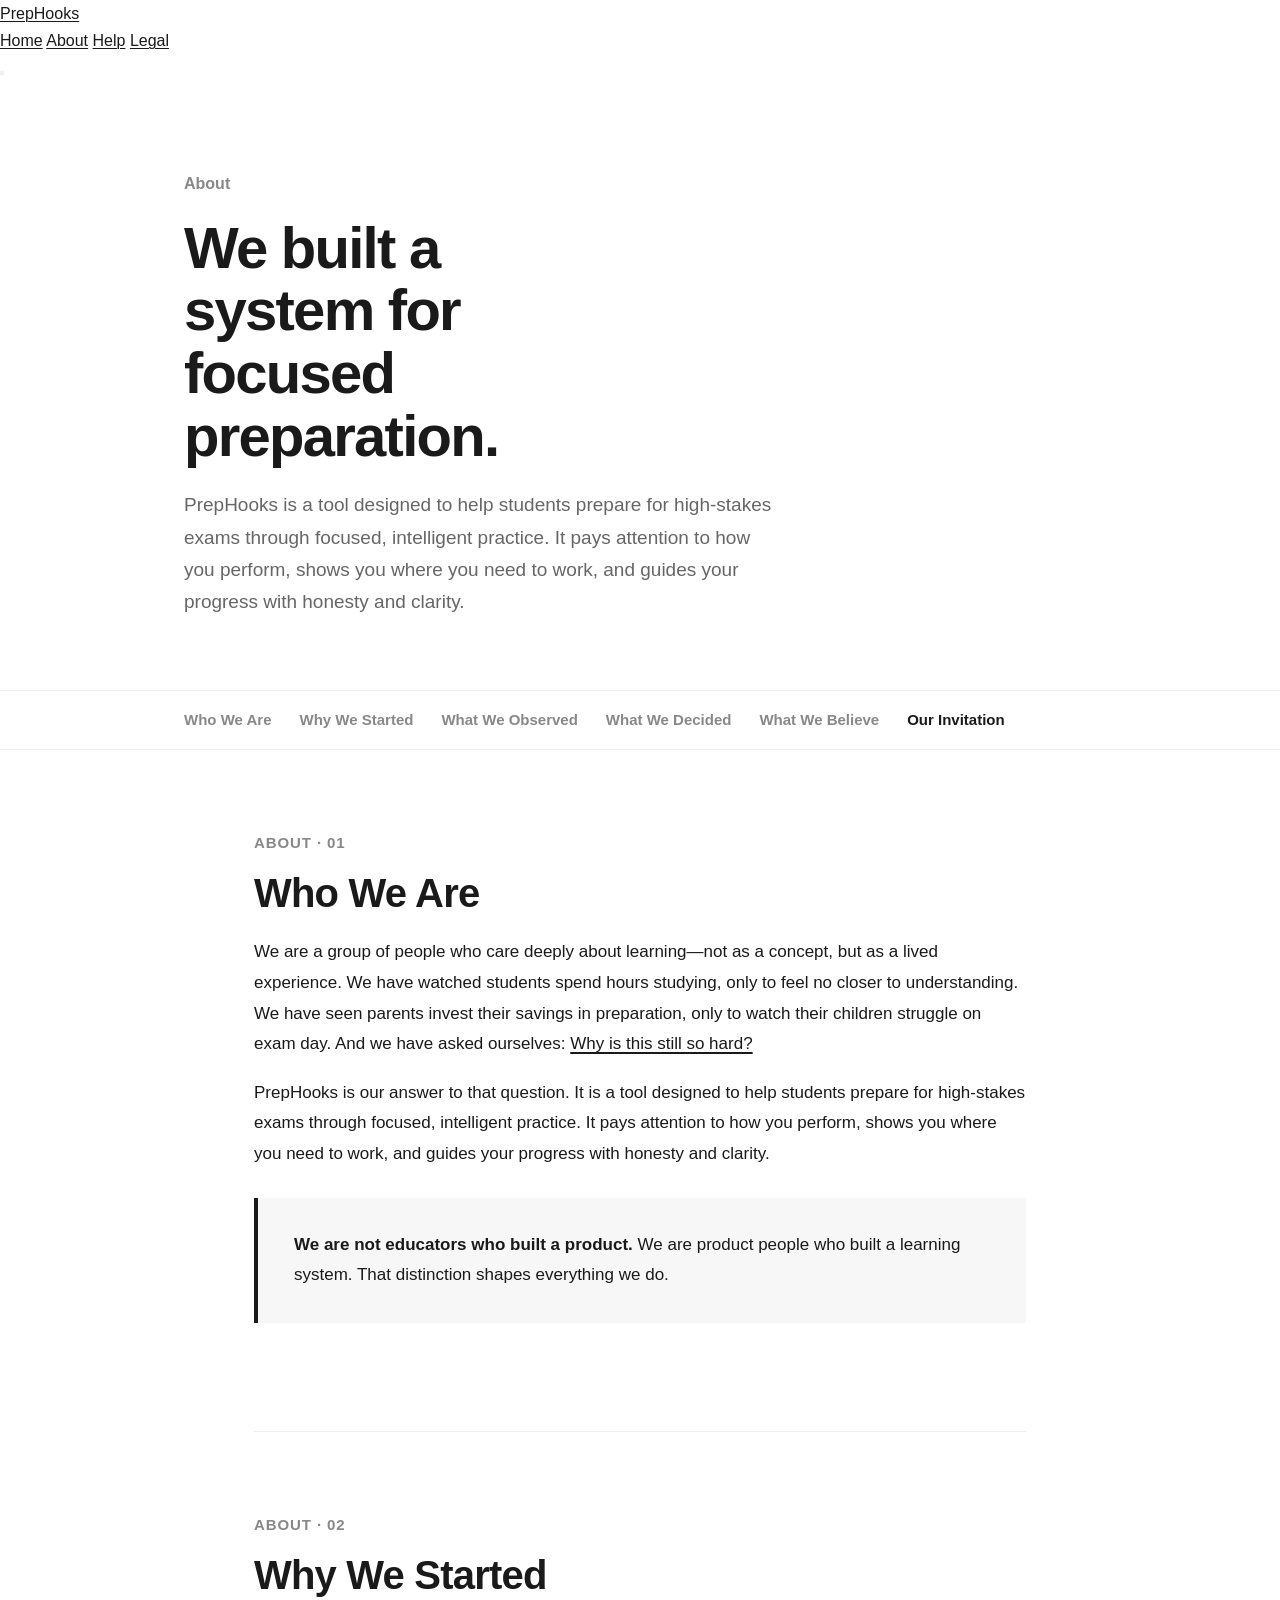
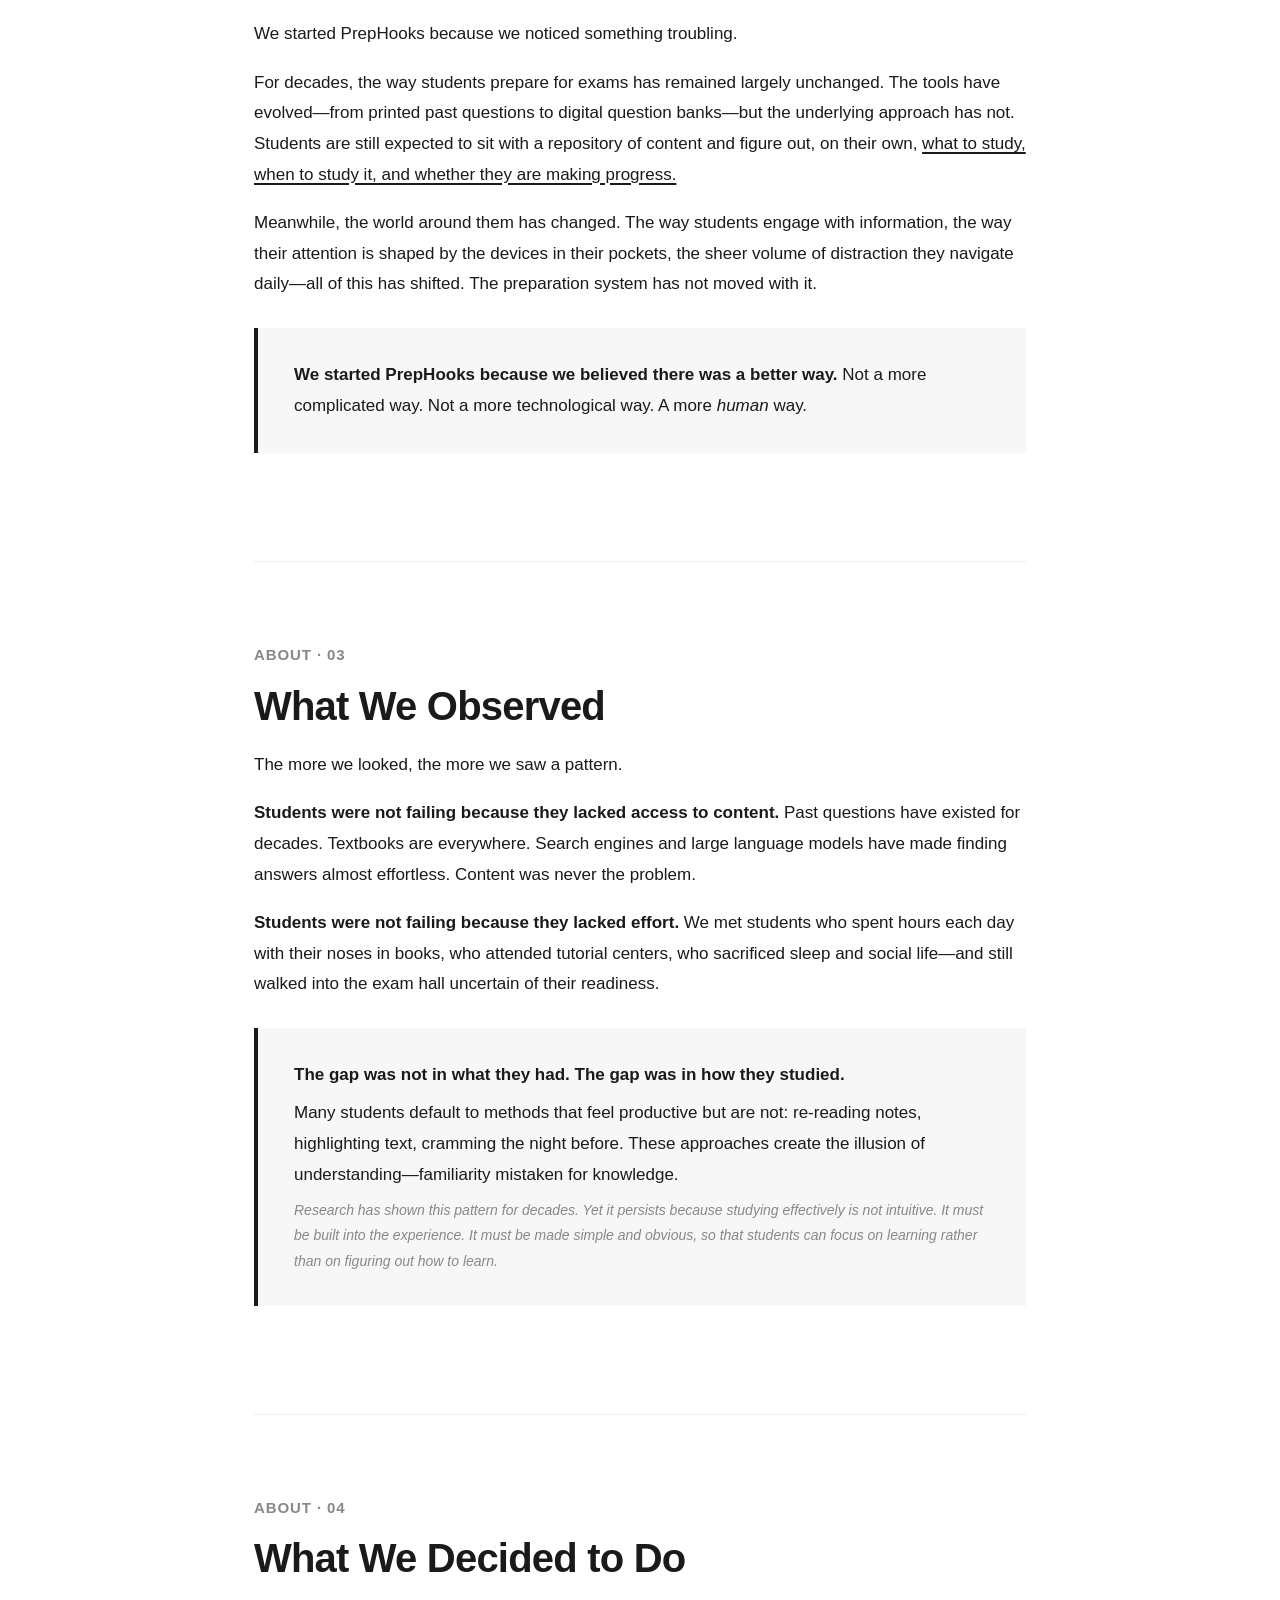
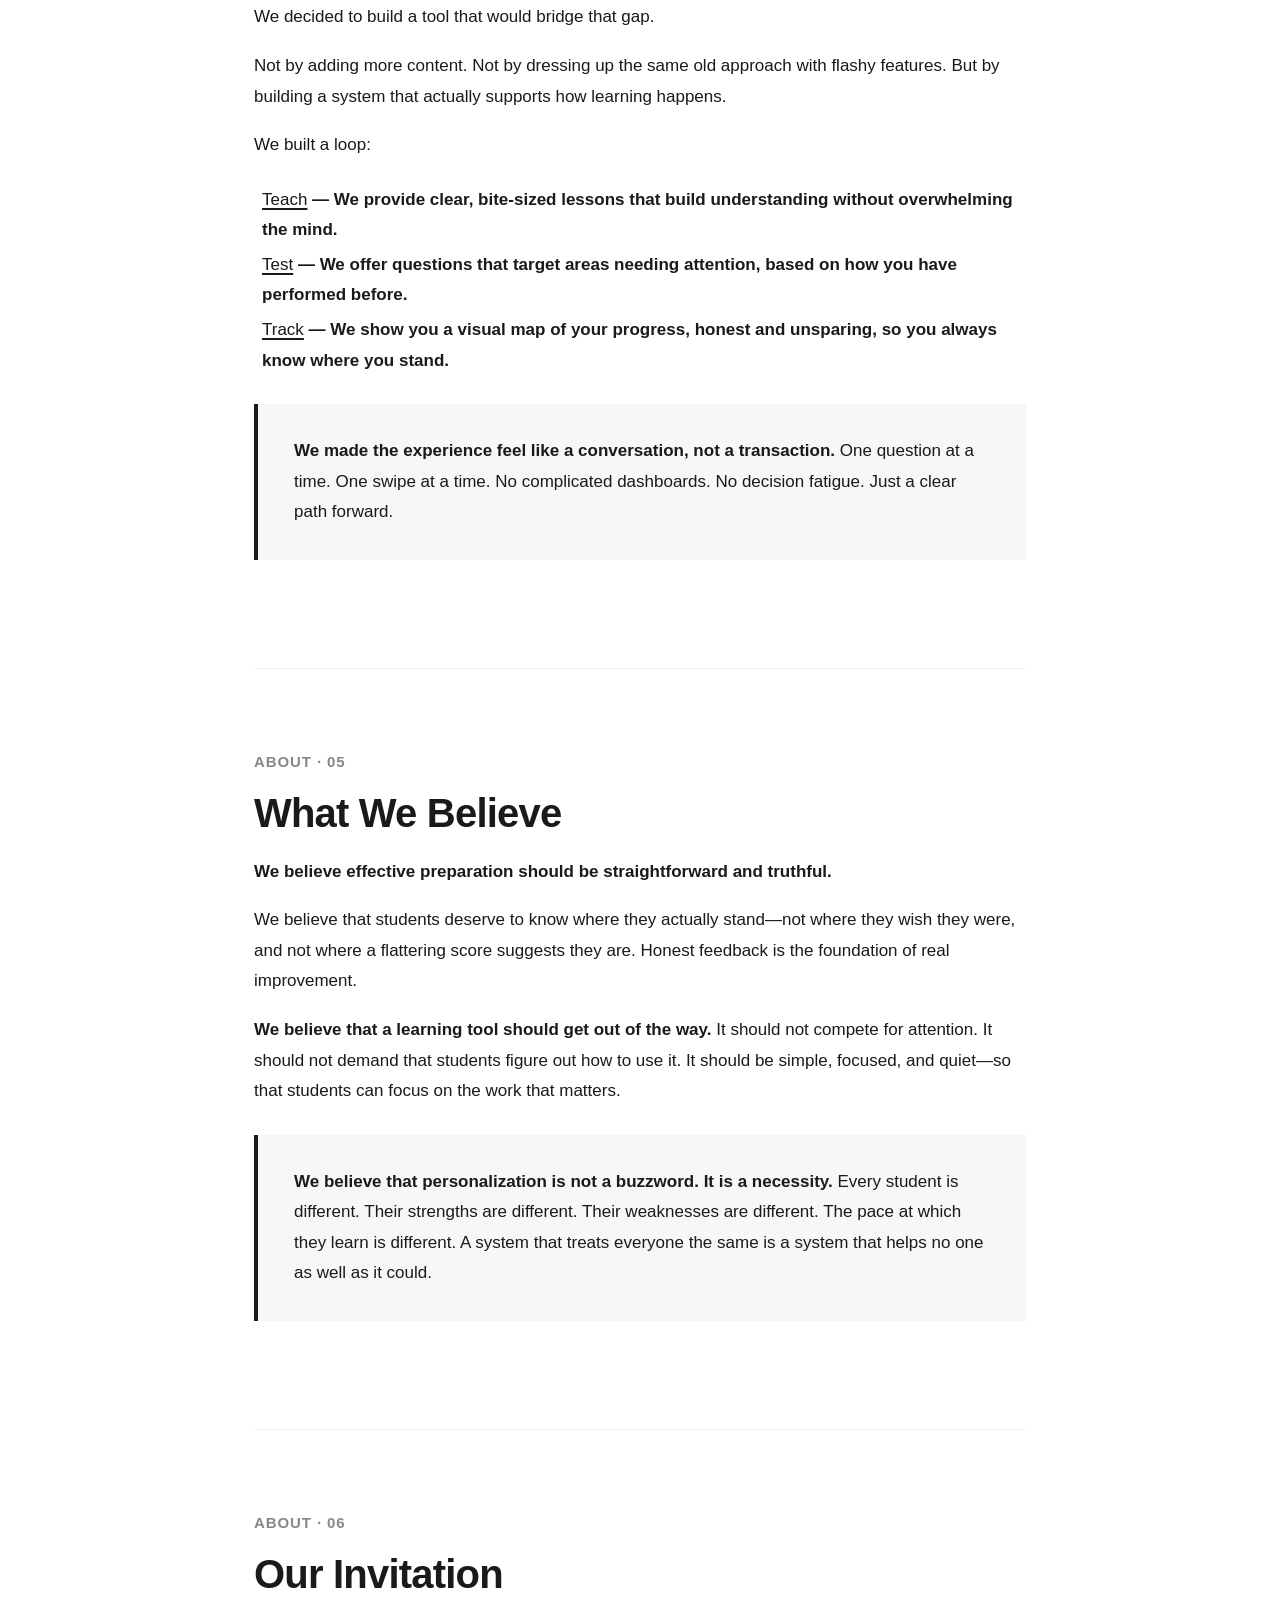
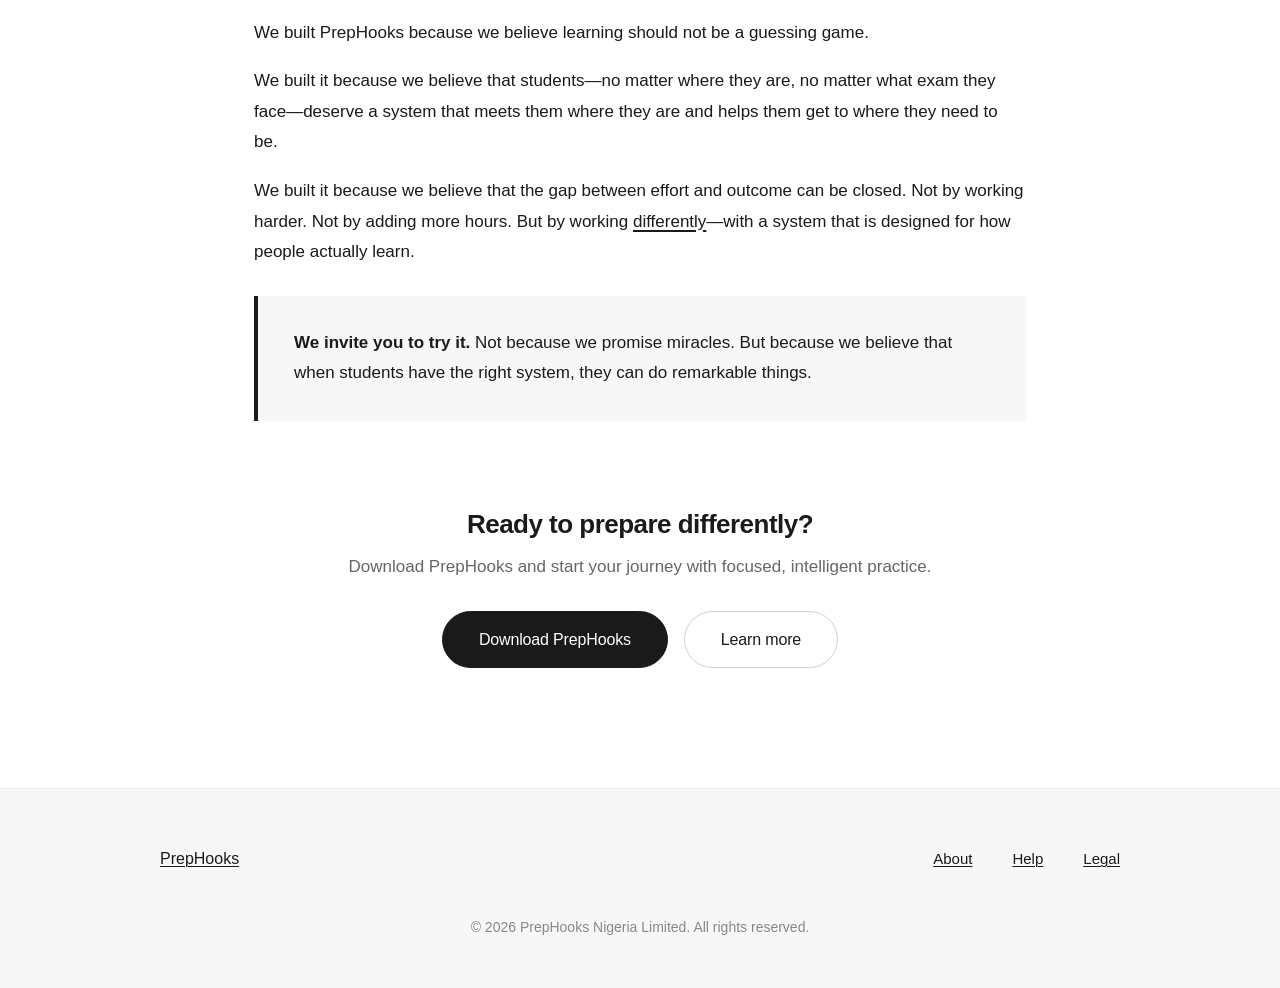
==== about.html @ 60cd9eb2 "Create about.html" ====
<!DOCTYPE html>
<html lang="en">
<head>
    <meta charset="UTF-8" />
    <meta name="viewport" content="width=device-width, initial-scale=1.0" />
    <title>About — PrepHooks</title>
    <link rel="stylesheet" href="style.css" />
    <style>
        /* ----- Hero ----- */
        .hero {
            max-width: 960px;
            margin: 0 auto;
            padding: 88px 24px 56px;
        }
        .hero .eyebrow {
            font-size: 16px;
            font-weight: 600;
            color: #888888;
            margin-bottom: 20px;
        }
        .hero h1 {
            font-size: clamp(38px, 6vw, 58px);
            font-weight: 700;
            letter-spacing: -0.03em;
            line-height: 1.08;
            max-width: 14ch;
        }
        .hero p {
            margin-top: 22px;
            max-width: 56ch;
            font-size: 19px;
            color: #666666;
        }

        /* ----- Sticky Sub-Nav ----- */
        .subnav {
            border-top: 1px solid #eeeeee;
            border-bottom: 1px solid #eeeeee;
            position: sticky;
            top: 81px;
            background: #ffffff;
            z-index: 40;
        }
        .subnav .inner {
            max-width: 960px;
            margin: 0 auto;
            padding: 16px 24px;
            display: flex;
            gap: 28px;
            overflow-x: auto;
        }
        .subnav a {
            font-size: 15px;
            font-weight: 600;
            color: #888888;
            text-decoration: none;
            white-space: nowrap;
        }
        .subnav a:hover,
        .subnav a.active {
            color: #1a1a1a;
        }

        .wrap {
            max-width: 820px;
            margin: 0 auto;
            padding: 0 24px;
        }

        /* ----- About Sections ----- */
        section.about {
            padding: 80px 0;
            border-bottom: 1px solid #eeeeee;
            scroll-margin-top: 150px;
        }
        section.about:last-of-type {
            border-bottom: none;
        }

        .about-label {
            font-size: 15px;
            font-weight: 600;
            letter-spacing: 0.06em;
            text-transform: uppercase;
            color: #888888;
            margin-bottom: 14px;
        }

        .about h2 {
            font-size: clamp(30px, 4.5vw, 40px);
            font-weight: 700;
            letter-spacing: -0.02em;
            margin-bottom: 20px;
        }

        .about p {
            font-size: 17px;
            color: #1a1a1a;
            margin-bottom: 18px;
            line-height: 1.8;
        }

        .about p:last-child {
            margin-bottom: 0;
        }

        /* ----- Gray Card (no rounding) ----- */
        .gray-card {
            background: #f7f7f7;
            padding: 32px 36px;
            margin: 28px 0;
            border-left: 4px solid #1a1a1a;
        }

        .gray-card p {
            font-size: 17px;
            color: #1a1a1a;
            margin-bottom: 8px;
        }

        .gray-card p:last-child {
            margin-bottom: 0;
        }

        .gray-card .cite {
            font-size: 14px;
            color: #888888;
            margin-top: 8px;
            font-style: italic;
        }

        /* ----- Underlined keywords ----- */
        .about u,
        .about .underline {
            text-decoration: underline;
            text-underline-offset: 3px;
            text-decoration-thickness: 1.5px;
            font-weight: 500;
        }

        /* ----- Blockquote style (inline reference) ----- */
        .inline-ref {
            font-size: 15px;
            color: #888888;
            display: inline-block;
            margin-left: 4px;
        }

        /* ----- Highlighted point (bold leading phrase) ----- */
        .point {
            font-weight: 600;
        }

        /* ----- Section transition (visual connector) ----- */
        .section-connector {
            text-align: center;
            color: #cccccc;
            font-size: 24px;
            letter-spacing: 4px;
            padding: 8px 0;
        }

        /* ----- Call to Action at bottom ----- */
        .cta-section {
            padding: 60px 0 40px;
            text-align: center;
        }

        .cta-section h3 {
            font-size: 26px;
            font-weight: 700;
            letter-spacing: -0.02em;
            margin-bottom: 12px;
        }

        .cta-section p {
            font-size: 17px;
            color: #666666;
            margin-bottom: 28px;
        }

        .cta-section .btn-group {
            display: flex;
            gap: 16px;
            justify-content: center;
            flex-wrap: wrap;
        }

        /* ----- Responsive ----- */
        @media (max-width: 640px) {
            .hero {
                padding: 60px 20px 40px;
            }
            section.about {
                padding: 60px 0;
            }
            .gray-card {
                padding: 24px 20px;
            }
            .subnav .inner {
                gap: 20px;
                padding: 12px 20px;
            }
            .cta-section .btn-group {
                flex-direction: column;
                align-items: center;
            }
        }
    </style>
</head>
<body>

    <!-- ===== HEADER ===== -->
    <header>
        <div class="header-inner">
            <a href="index.html" class="logo">PrepHooks</a>
            <nav class="top-nav" id="topNav">
                <a href="index.html">Home</a>
                <a href="about.html" class="active">About</a>
                <a href="help.html">Help</a>
                <a href="legal.html">Legal</a>
            </nav>
            <button class="nav-toggle" id="navToggle" aria-label="Toggle menu">
                <span></span>
                <span></span>
                <span></span>
            </button>
        </div>
    </header>

    <!-- ===== HERO ===== -->
    <div class="hero">
        <div class="eyebrow">About</div>
        <h1>We built a system for focused preparation.</h1>
        <p>PrepHooks is a tool designed to help students prepare for high-stakes exams through focused, intelligent practice. It pays attention to how you perform, shows you where you need to work, and guides your progress with honesty and clarity.</p>
    </div>

    <!-- ===== STICKY SUB-NAV ===== -->
    <div class="subnav">
        <div class="inner">
            <a href="#who">Who We Are</a>
            <a href="#why">Why We Started</a>
            <a href="#observed">What We Observed</a>
            <a href="#decided">What We Decided</a>
            <a href="#believe">What We Believe</a>
            <a href="#invite">Our Invitation</a>
        </div>
    </div>

    <!-- ===== MAIN CONTENT ===== -->
    <div class="wrap">

        <!-- ========================================================= -->
        <!-- SECTION 1: WHO WE ARE -->
        <!-- ========================================================= -->
        <section class="about" id="who">
            <div class="about-label">About · 01</div>
            <h2>Who We Are</h2>

            <p>We are a group of people who care deeply about learning—not as a concept, but as a lived experience. We have watched students spend hours studying, only to feel no closer to understanding. We have seen parents invest their savings in preparation, only to watch their children struggle on exam day. And we have asked ourselves: <u>Why is this still so hard?</u></p>

            <p>PrepHooks is our answer to that question. It is a tool designed to help students prepare for high-stakes exams through focused, intelligent practice. It pays attention to how you perform, shows you where you need to work, and guides your progress with honesty and clarity.</p>

            <div class="gray-card">
                <p><span class="point">We are not educators who built a product.</span> We are product people who built a learning system. That distinction shapes everything we do.</p>
            </div>
        </section>

        <!-- ========================================================= -->
        <!-- SECTION 2: WHY WE STARTED -->
        <!-- ========================================================= -->
        <section class="about" id="why">
            <div class="about-label">About · 02</div>
            <h2>Why We Started</h2>

            <p>We started PrepHooks because we noticed something troubling.</p>

            <p>For decades, the way students prepare for exams has remained largely unchanged. The tools have evolved—from printed past questions to digital question banks—but the underlying approach has not. Students are still expected to sit with a repository of content and figure out, on their own, <u>what to study, when to study it, and whether they are making progress.</u></p>

            <p>Meanwhile, the world around them has changed. The way students engage with information, the way their attention is shaped by the devices in their pockets, the sheer volume of distraction they navigate daily—all of this has shifted. The preparation system has not moved with it.</p>

            <div class="gray-card">
                <p><span class="point">We started PrepHooks because we believed there was a better way.</span> Not a more complicated way. Not a more technological way. A more <em>human</em> way.</p>
            </div>
        </section>

        <!-- ========================================================= -->
        <!-- SECTION 3: WHAT WE OBSERVED -->
        <!-- ========================================================= -->
        <section class="about" id="observed">
            <div class="about-label">About · 03</div>
            <h2>What We Observed</h2>

            <p>The more we looked, the more we saw a pattern.</p>

            <p><span class="point">Students were not failing because they lacked access to content.</span> Past questions have existed for decades. Textbooks are everywhere. Search engines and large language models have made finding answers almost effortless. Content was never the problem.</p>

            <p><span class="point">Students were not failing because they lacked effort.</span> We met students who spent hours each day with their noses in books, who attended tutorial centers, who sacrificed sleep and social life—and still walked into the exam hall uncertain of their readiness.</p>

            <div class="gray-card">
                <p><span class="point">The gap was not in what they had. The gap was in how they studied.</span></p>
                <p style="margin-top: 8px;">Many students default to methods that feel productive but are not: re-reading notes, highlighting text, cramming the night before. These approaches create the illusion of understanding—familiarity mistaken for knowledge.</p>
                <p class="cite">Research has shown this pattern for decades. Yet it persists because studying effectively is not intuitive. It must be built into the experience. It must be made simple and obvious, so that students can focus on learning rather than on figuring out how to learn.</p>
            </div>
        </section>

        <!-- ========================================================= -->
        <!-- SECTION 4: WHAT WE DECIDED -->
        <!-- ========================================================= -->
        <section class="about" id="decided">
            <div class="about-label">About · 04</div>
            <h2>What We Decided to Do</h2>

            <p>We decided to build a tool that would bridge that gap.</p>

            <p>Not by adding more content. Not by dressing up the same old approach with flashy features. But by building a system that actually supports how learning happens.</p>

            <p>We built a loop:</p>

            <div style="margin: 24px 0 28px; padding-left: 8px;">
                <p style="font-weight: 600; margin-bottom: 4px;"><u>Teach</u> — We provide clear, bite-sized lessons that build understanding without overwhelming the mind.</p>
                <p style="font-weight: 600; margin-bottom: 4px;"><u>Test</u> — We offer questions that target areas needing attention, based on how you have performed before.</p>
                <p style="font-weight: 600; margin-bottom: 4px;"><u>Track</u> — We show you a visual map of your progress, honest and unsparing, so you always know where you stand.</p>
            </div>

            <div class="gray-card">
                <p><span class="point">We made the experience feel like a conversation, not a transaction.</span> One question at a time. One swipe at a time. No complicated dashboards. No decision fatigue. Just a clear path forward.</p>
            </div>
        </section>

        <!-- ========================================================= -->
        <!-- SECTION 5: WHAT WE BELIEVE -->
        <!-- ========================================================= -->
        <section class="about" id="believe">
            <div class="about-label">About · 05</div>
            <h2>What We Believe</h2>

            <p><span class="point">We believe effective preparation should be straightforward and truthful.</span></p>

            <p>We believe that students deserve to know where they actually stand—not where they wish they were, and not where a flattering score suggests they are. Honest feedback is the foundation of real improvement.</p>

            <p><span class="point">We believe that a learning tool should get out of the way.</span> It should not compete for attention. It should not demand that students figure out how to use it. It should be simple, focused, and quiet—so that students can focus on the work that matters.</p>

            <div class="gray-card">
                <p><span class="point">We believe that personalization is not a buzzword. It is a necessity.</span> Every student is different. Their strengths are different. Their weaknesses are different. The pace at which they learn is different. A system that treats everyone the same is a system that helps no one as well as it could.</p>
            </div>
        </section>

        <!-- ========================================================= -->
        <!-- SECTION 6: OUR INVITATION -->
        <!-- ========================================================= -->
        <section class="about" id="invite">
            <div class="about-label">About · 06</div>
            <h2>Our Invitation</h2>

            <p>We built PrepHooks because we believe learning should not be a guessing game.</p>

            <p>We built it because we believe that students—no matter where they are, no matter what exam they face—deserve a system that meets them where they are and helps them get to where they need to be.</p>

            <p>We built it because we believe that the gap between effort and outcome can be closed. Not by working harder. Not by adding more hours. But by working <u>differently</u>—with a system that is designed for how people actually learn.</p>

            <div class="gray-card">
                <p><span class="point">We invite you to try it.</span> Not because we promise miracles. But because we believe that when students have the right system, they can do remarkable things.</p>
            </div>

            <!-- Call to Action -->
            <div class="cta-section">
                <h3>Ready to prepare differently?</h3>
                <p>Download PrepHooks and start your journey with focused, intelligent practice.</p>
                <div class="btn-group">
                    <a href="#" class="btn btn-primary">Download PrepHooks</a>
                    <a href="help.html" class="btn btn-outline">Learn more</a>
                </div>
            </div>
        </section>

    </div> <!-- /wrap -->

    <!-- ===== FOOTER ===== -->
    <footer>
        <div class="footer-inner">
            <a href="index.html" class="logo">PrepHooks</a>
            <nav class="footer-nav">
                <a href="about.html">About</a>
                <a href="help.html">Help</a>
                <a href="legal.html">Legal</a>
            </nav>
            <div class="footer-meta">© 2026 PrepHooks Nigeria Limited. All rights reserved.</div>
        </div>
    </footer>

    <!-- ===== SCRIPTS ===== -->
    <script>
        // Mobile nav toggle
        const toggle = document.getElementById('navToggle');
        const nav = document.getElementById('topNav');
        if (toggle && nav) {
            toggle.addEventListener('click', () => nav.classList.toggle('open'));
            nav.querySelectorAll('a').forEach(link => {
                link.addEventListener('click', () => nav.classList.remove('open'));
            });
        }

        // Sticky sub-nav active state
        const sections = document.querySelectorAll('section.about');
        const subLinks = document.querySelectorAll('.subnav a');
        if (sections.length && subLinks.length) {
            const observer = new IntersectionObserver((entries) => {
                entries.forEach(entry => {
                    if (entry.isIntersecting) {
                        subLinks.forEach(l => l.classList.remove('active'));
                        const active = document.querySelector(`.subnav a[href="#${entry.target.id}"]`);
                        if (active) active.classList.add('active');
                    }
                });
            }, { rootMargin: '-40% 0px -55% 0px' });
            sections.forEach(s => observer.observe(s));
        }
    </script>

</body>
</html>
---- style.css ----
/* ---------- Reset & Base ---------- */
* {
    margin: 0;
    padding: 0;
    box-sizing: border-box;
}

body {
    background: #ffffff;
    color: #1a1a1a;
    font-family: -apple-system, BlinkMacSystemFont, "SF Pro Display", "Inter", "Helvetica Neue", sans-serif;
    font-weight: 400;
    line-height: 1.7;
    -webkit-font-smoothing: antialiased;
    -moz-osx-font-smoothing: grayscale;
}

/* ---------- Typography ---------- */
h1, h2, h3, h4, h5, h6 {
    font-weight: 600;
    letter-spacing: -0.02em;
    line-height: 1.2;
}

p {
    color: #3d3d3d;
    margin-bottom: 1rem;
}

a {
    color: #1a1a1a;
    text-decoration: underline;
    text-underline-offset: 2px;
    text-decoration-thickness: 1px;
    transition: color 0.2s;
}

a:hover {
    color: #555555;
}

/* ---------- Buttons (rounded only here) ---------- */
.btn {
    display: inline-block;
    padding: 14px 36px;
    border-radius: 100px; /* Only rounded element */
    font-weight: 500;
    font-size: 16px;
    letter-spacing: -0.01em;
    border: 1px solid transparent;
    transition: background 0.2s, color 0.2s, border 0.2s;
    cursor: pointer;
    text-decoration: none;
    text-underline-offset: 0;
}

.btn-primary {
    background: #1a1a1a;
    color: #ffffff;
    border-color: #1a1a1a;
}

.btn-primary:hover {
    background: #333333;
    border-color: #333333;
}

.btn-outline {
    background: transparent;
    color: #1a1a1a;
    border-color: #d0d0d0;
}

.btn-outline:hover {
    background: #f5f5f5;
    border-color: #b0b0b0;
}

.btn-sm {
    padding: 8px 22px;
    font-size: 14px;
}

/* ---------- Layout & Containers ---------- */
.container {
    max-width: 820px;
    margin: 0 auto;
    padding: 60px 24px 80px;
}

/* --- Hero Section (from legal.html) --- */
.hero {
    max-width: 960px;
    margin: 0 auto;
    padding: 88px 24px 56px;
}

.hero .eyebrow {
    font-size: 16px;
    font-weight: 600;
    color: #888888;
    margin-bottom: 20px;
}

.hero h1 {
    font-size: clamp(38px, 6vw, 58px);
    font-weight: 700;
    letter-spacing: -0.03em;
    line-height: 1.08;
    max-width: 14ch;
}

.hero p {
    margin-top: 22px;
    max-width: 56ch;
    font-size: 19px;
    color: #666666;
}

/* --- Sticky Sub-Navigation (from legal.html) --- */
.subnav {
    border-top: 1px solid #eeeeee;
    border-bottom: 1px solid #eeeeee;
    position: sticky;
    top: 81px; /* Adjust based on your header height */
    background: #ffffff;
    z-index: 40;
}

.subnav .inner {
    max-width: 960px;
    margin: 0 auto;
    padding: 16px 24px;
    display: flex;
    gap: 28px;
    overflow-x: auto;
}

.subnav a {
    font-size: 15px;
    font-weight: 600;
    color: #888888;
    text-decoration: none;
    white-space: nowrap;
    transition: color 0.2s;
}

.subnav a:hover,
.subnav a.active {
    color: #1a1a1a;
}

/* --- Main Content Wrap --- */
.wrap {
    max-width: 820px;
    margin: 0 auto;
    padding: 0 24px;
}

/* --- Document Sections (from legal.html) --- */
section.doc {
    padding: 80px 0;
    border-bottom: 1px solid #eeeeee;
    scroll-margin-top: 150px;
}

section.doc:last-of-type {
    border-bottom: none;
}

.doc-label {
    font-size: 15px;
    font-weight: 600;
    letter-spacing: 0.06em;
    text-transform: uppercase;
    color: #888888;
    margin-bottom: 14px;
}

.doc h2 {
    font-size: clamp(30px, 4.5vw, 40px);
    font-weight: 700;
    letter-spacing: -0.02em;
    margin-bottom: 8px;
}

.doc .effective {
    font-size: 15px;
    color: #888888;
    margin-bottom: 48px;
}

.doc h3 {
    font-size: 20px;
    font-weight: 700;
    letter-spacing: -0.01em;
    margin: 44px 0 16px;
}

.doc h3 .num {
    color: #888888;
    margin-right: 10px;
    font-weight: 600;
}

.doc p {
    font-size: 17px;
    color: #1a1a1a;
    margin-bottom: 18px;
}

.doc p.emphasis {
    font-weight: 700;
    font-size: 16px;
    letter-spacing: 0.01em;
}

.doc ul,
.doc ol {
    margin: 0 0 18px 24px;
}

.doc li {
    font-size: 17px;
    color: #1a1a1a;
    margin-bottom: 10px;
}

.doc strong {
    font-weight: 700;
}

/* --- About Section Specific --- */
.about-lead {
    font-size: 23px;
    font-weight: 500;
    letter-spacing: -0.01em;
    max-width: 44ch;
    margin-bottom: 40px;
}

.feature-list {
    display: grid;
    gap: 34px;
    margin: 36px 0 8px;
}

.feature-list .feature-title {
    font-weight: 700;
    font-size: 18px;
    margin-bottom: 6px;
}

.feature-list .feature-body {
    font-size: 17px;
    color: #666666;
    max-width: 60ch;
}

.kicker-line {
    margin-top: 48px;
    font-size: 26px;
    font-weight: 700;
    letter-spacing: -0.02em;
    border-top: 1px solid #eeeeee;
    padding-top: 36px;
}

/* ---------- Utility ---------- */
.text-meta {
    font-size: 14px;
    color: #888888;
}

.text-small {
    font-size: 15px;
    color: #666666;
}

/* ---------- Footer (from legal.html) ---------- */
footer {
    background: #f7f7f7;
    padding: 56px 40px 48px;
    border-top: 1px solid #eeeeee;
}

.footer-inner {
    max-width: 960px;
    margin: 0 auto;
    display: flex;
    flex-wrap: wrap;
    align-items: baseline;
    justify-content: space-between;
    gap: 24px;
}

.footer-nav {
    display: flex;
    gap: 40px;
    font-size: 15px;
    color: #555555;
}

.footer-nav a:hover {
    color: #1a1a1a;
}

.footer-meta {
    font-size: 14px;
    color: #888888;
    width: 100%;
    margin-top: 20px;
    text-align: center;
}

/* ---------- Responsive ---------- */
@media (max-width: 720px) {
    .hero {
        padding: 60px 20px 40px;
    }

    .subnav .inner {
        gap: 20px;
        padding: 12px 20px;
    }

    section.doc {
        padding: 60px 0;
    }

    .footer-inner {
        flex-direction: column;
        align-items: center;
        text-align: center;
    }

    .footer-nav {
        flex-wrap: wrap;
        justify-content: center;
        gap: 28px;
    }
}
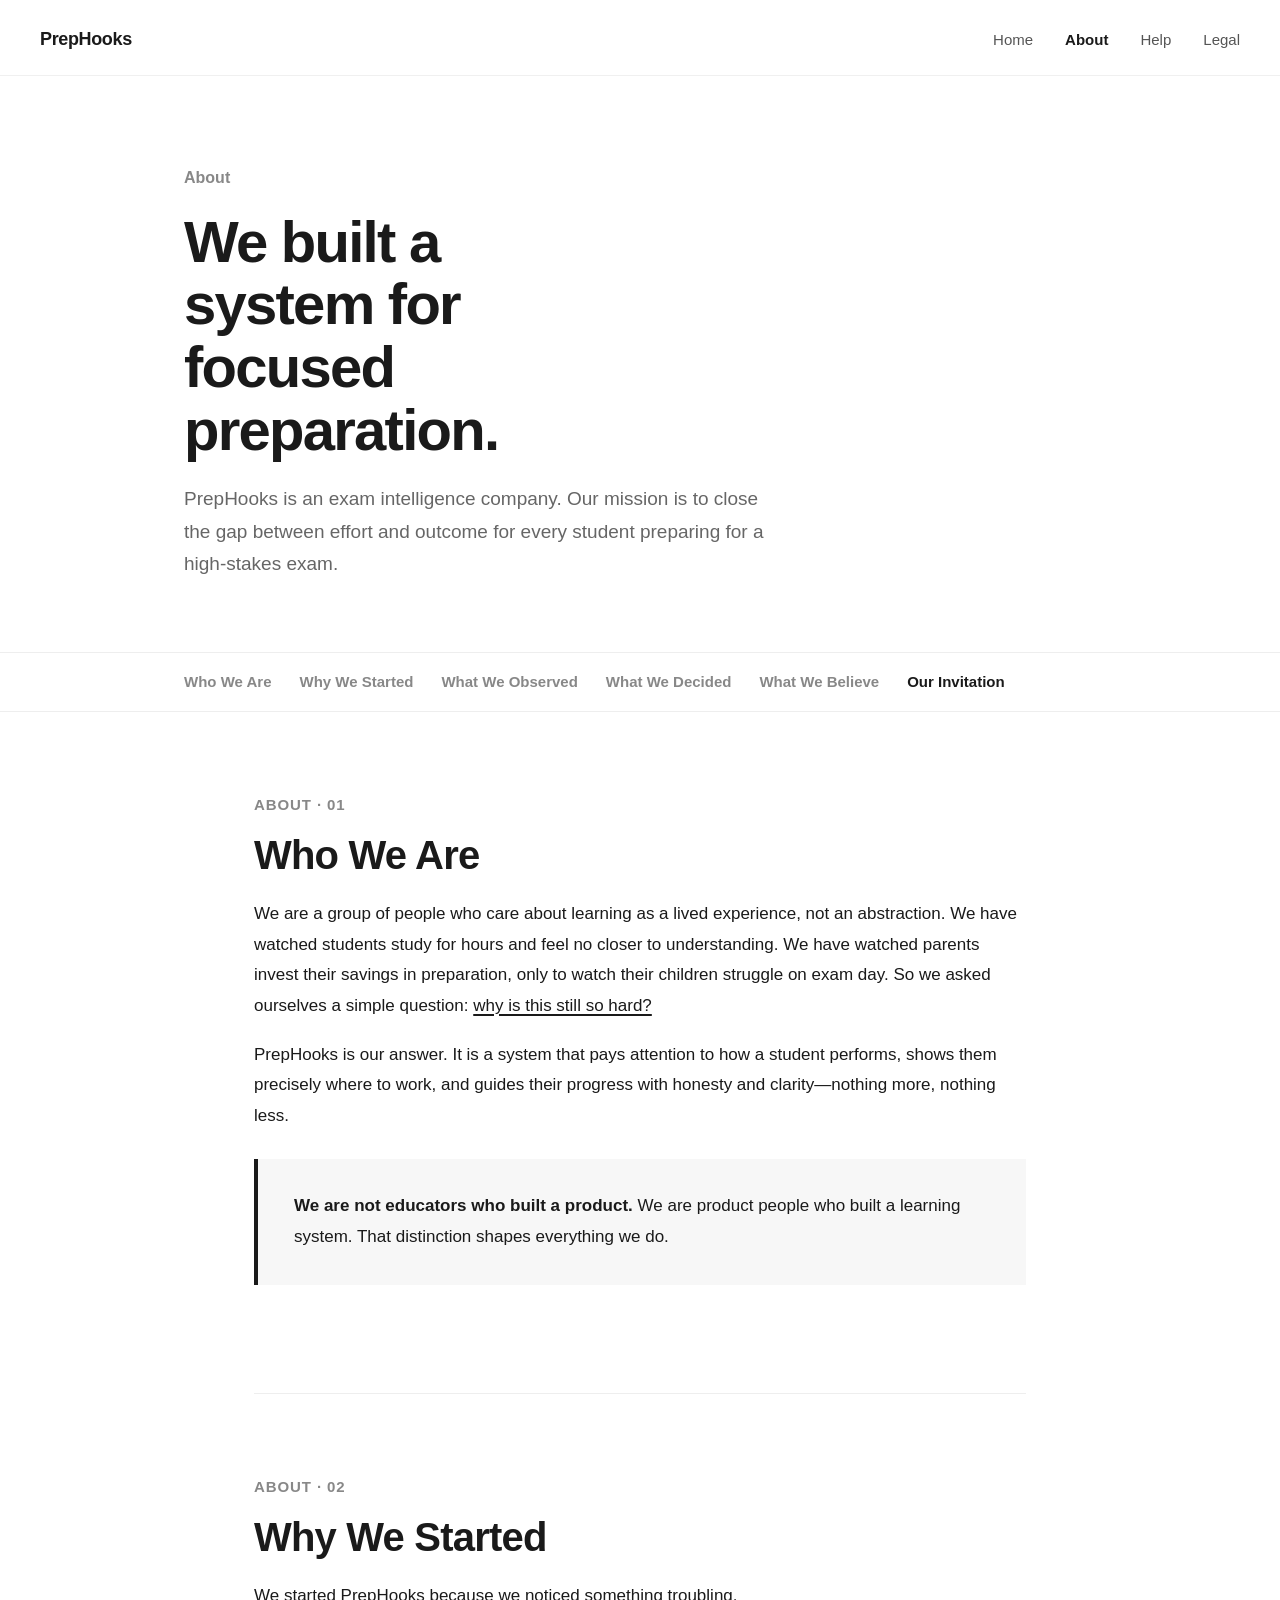
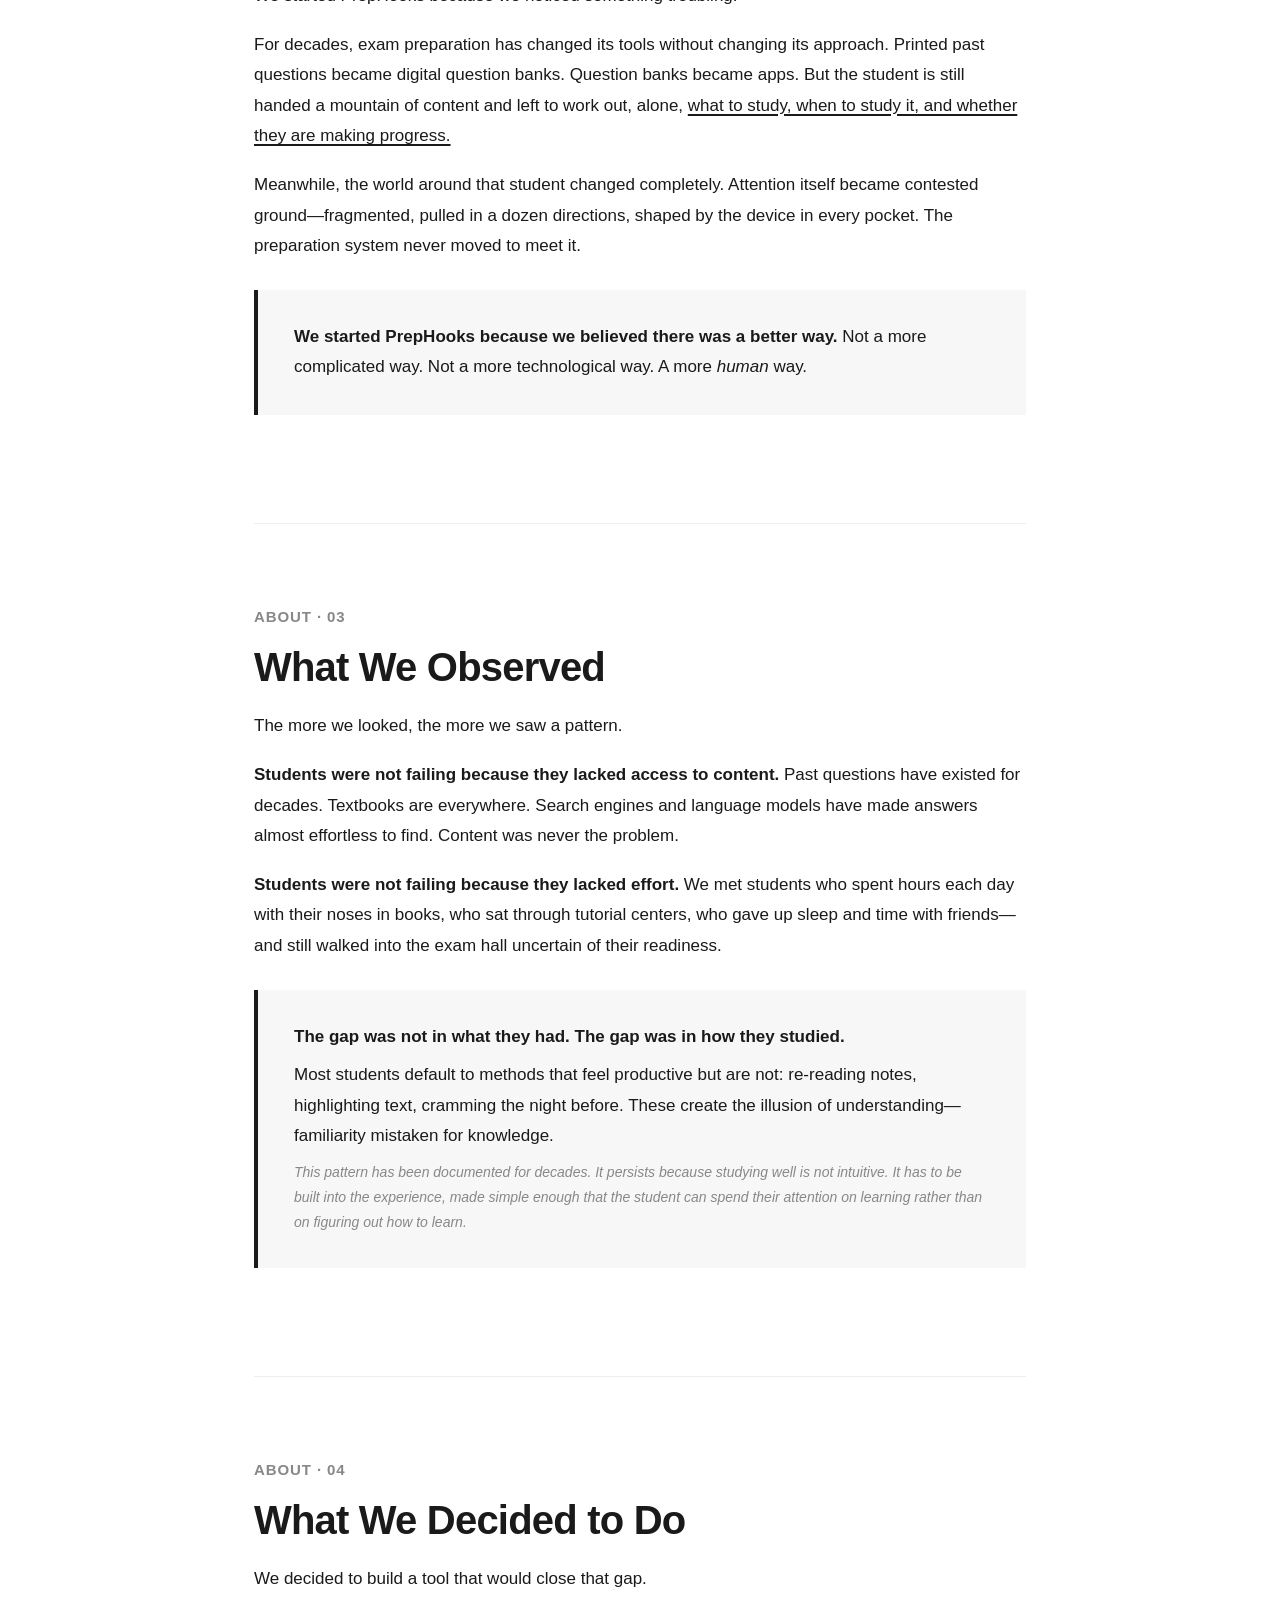
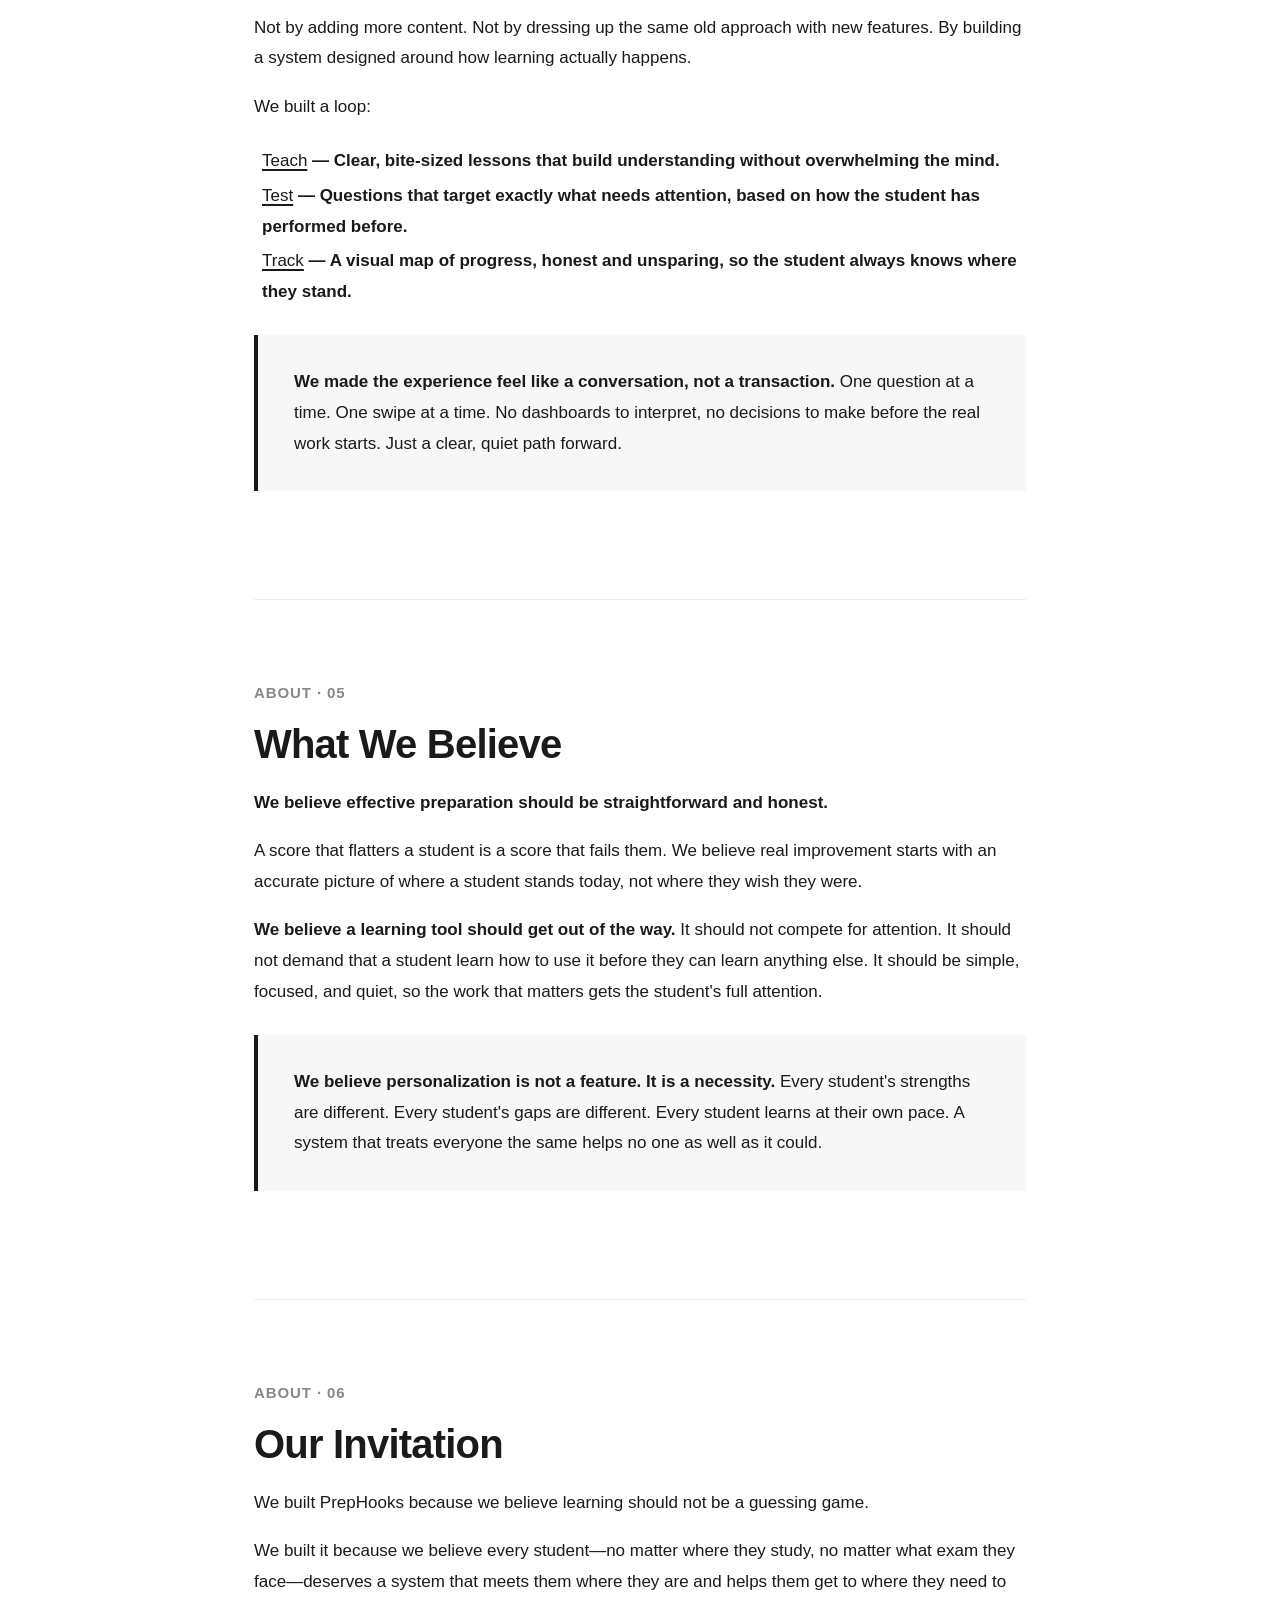
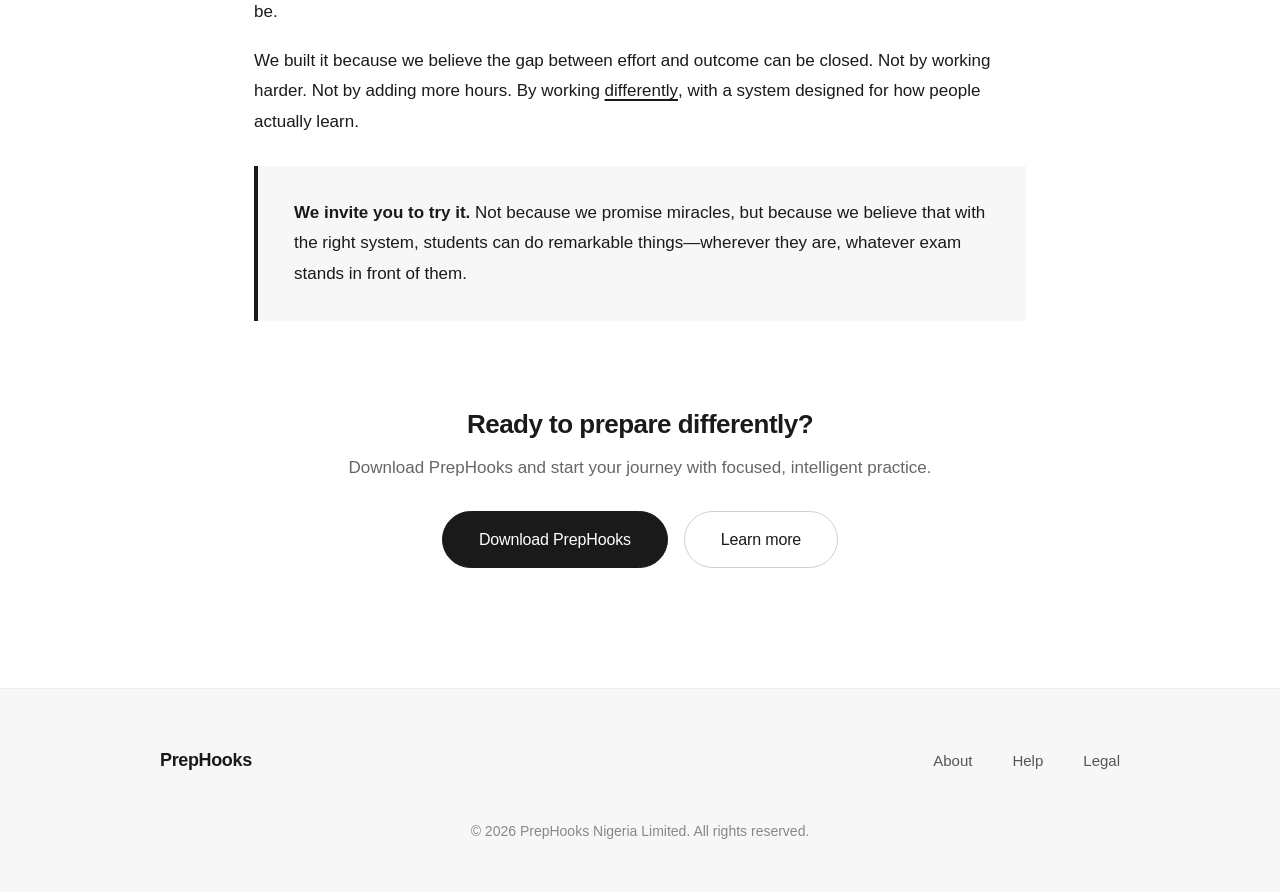
==== commit b6e8bd34: "Update about.html" ====
--- a/about.html
+++ b/about.html
@@ -232,7 +232,7 @@
     <div class="hero">
         <div class="eyebrow">About</div>
         <h1>We built a system for focused preparation.</h1>
-        <p>PrepHooks is a tool designed to help students prepare for high-stakes exams through focused, intelligent practice. It pays attention to how you perform, shows you where you need to work, and guides your progress with honesty and clarity.</p>
+        <p>PrepHooks is an exam intelligence company. Our mission is to close the gap between effort and outcome for every student preparing for a high-stakes exam.</p>
     </div>
 
     <!-- ===== STICKY SUB-NAV ===== -->
@@ -257,9 +257,9 @@
             <div class="about-label">About · 01</div>
             <h2>Who We Are</h2>
 
-            <p>We are a group of people who care deeply about learning—not as a concept, but as a lived experience. We have watched students spend hours studying, only to feel no closer to understanding. We have seen parents invest their savings in preparation, only to watch their children struggle on exam day. And we have asked ourselves: <u>Why is this still so hard?</u></p>
-
-            <p>PrepHooks is our answer to that question. It is a tool designed to help students prepare for high-stakes exams through focused, intelligent practice. It pays attention to how you perform, shows you where you need to work, and guides your progress with honesty and clarity.</p>
+            <p>We are a group of people who care about learning as a lived experience, not an abstraction. We have watched students study for hours and feel no closer to understanding. We have watched parents invest their savings in preparation, only to watch their children struggle on exam day. So we asked ourselves a simple question: <u>why is this still so hard?</u></p>
+
+            <p>PrepHooks is our answer. It is a system that pays attention to how a student performs, shows them precisely where to work, and guides their progress with honesty and clarity—nothing more, nothing less.</p>
 
             <div class="gray-card">
                 <p><span class="point">We are not educators who built a product.</span> We are product people who built a learning system. That distinction shapes everything we do.</p>
@@ -275,9 +275,9 @@
 
             <p>We started PrepHooks because we noticed something troubling.</p>
 
-            <p>For decades, the way students prepare for exams has remained largely unchanged. The tools have evolved—from printed past questions to digital question banks—but the underlying approach has not. Students are still expected to sit with a repository of content and figure out, on their own, <u>what to study, when to study it, and whether they are making progress.</u></p>
-
-            <p>Meanwhile, the world around them has changed. The way students engage with information, the way their attention is shaped by the devices in their pockets, the sheer volume of distraction they navigate daily—all of this has shifted. The preparation system has not moved with it.</p>
+            <p>For decades, exam preparation has changed its tools without changing its approach. Printed past questions became digital question banks. Question banks became apps. But the student is still handed a mountain of content and left to work out, alone, <u>what to study, when to study it, and whether they are making progress.</u></p>
+
+            <p>Meanwhile, the world around that student changed completely. Attention itself became contested ground—fragmented, pulled in a dozen directions, shaped by the device in every pocket. The preparation system never moved to meet it.</p>
 
             <div class="gray-card">
                 <p><span class="point">We started PrepHooks because we believed there was a better way.</span> Not a more complicated way. Not a more technological way. A more <em>human</em> way.</p>
@@ -293,14 +293,14 @@
 
             <p>The more we looked, the more we saw a pattern.</p>
 
-            <p><span class="point">Students were not failing because they lacked access to content.</span> Past questions have existed for decades. Textbooks are everywhere. Search engines and large language models have made finding answers almost effortless. Content was never the problem.</p>
-
-            <p><span class="point">Students were not failing because they lacked effort.</span> We met students who spent hours each day with their noses in books, who attended tutorial centers, who sacrificed sleep and social life—and still walked into the exam hall uncertain of their readiness.</p>
+            <p><span class="point">Students were not failing because they lacked access to content.</span> Past questions have existed for decades. Textbooks are everywhere. Search engines and language models have made answers almost effortless to find. Content was never the problem.</p>
+
+            <p><span class="point">Students were not failing because they lacked effort.</span> We met students who spent hours each day with their noses in books, who sat through tutorial centers, who gave up sleep and time with friends—and still walked into the exam hall uncertain of their readiness.</p>
 
             <div class="gray-card">
                 <p><span class="point">The gap was not in what they had. The gap was in how they studied.</span></p>
-                <p style="margin-top: 8px;">Many students default to methods that feel productive but are not: re-reading notes, highlighting text, cramming the night before. These approaches create the illusion of understanding—familiarity mistaken for knowledge.</p>
-                <p class="cite">Research has shown this pattern for decades. Yet it persists because studying effectively is not intuitive. It must be built into the experience. It must be made simple and obvious, so that students can focus on learning rather than on figuring out how to learn.</p>
+                <p style="margin-top: 8px;">Most students default to methods that feel productive but are not: re-reading notes, highlighting text, cramming the night before. These create the illusion of understanding—familiarity mistaken for knowledge.</p>
+                <p class="cite">This pattern has been documented for decades. It persists because studying well is not intuitive. It has to be built into the experience, made simple enough that the student can spend their attention on learning rather than on figuring out how to learn.</p>
             </div>
         </section>
 
@@ -311,20 +311,20 @@
             <div class="about-label">About · 04</div>
             <h2>What We Decided to Do</h2>
 
-            <p>We decided to build a tool that would bridge that gap.</p>
-
-            <p>Not by adding more content. Not by dressing up the same old approach with flashy features. But by building a system that actually supports how learning happens.</p>
+            <p>We decided to build a tool that would close that gap.</p>
+
+            <p>Not by adding more content. Not by dressing up the same old approach with new features. By building a system designed around how learning actually happens.</p>
 
             <p>We built a loop:</p>
 
             <div style="margin: 24px 0 28px; padding-left: 8px;">
-                <p style="font-weight: 600; margin-bottom: 4px;"><u>Teach</u> — We provide clear, bite-sized lessons that build understanding without overwhelming the mind.</p>
-                <p style="font-weight: 600; margin-bottom: 4px;"><u>Test</u> — We offer questions that target areas needing attention, based on how you have performed before.</p>
-                <p style="font-weight: 600; margin-bottom: 4px;"><u>Track</u> — We show you a visual map of your progress, honest and unsparing, so you always know where you stand.</p>
-            </div>
-
-            <div class="gray-card">
-                <p><span class="point">We made the experience feel like a conversation, not a transaction.</span> One question at a time. One swipe at a time. No complicated dashboards. No decision fatigue. Just a clear path forward.</p>
+                <p style="font-weight: 600; margin-bottom: 4px;"><u>Teach</u> — Clear, bite-sized lessons that build understanding without overwhelming the mind.</p>
+                <p style="font-weight: 600; margin-bottom: 4px;"><u>Test</u> — Questions that target exactly what needs attention, based on how the student has performed before.</p>
+                <p style="font-weight: 600; margin-bottom: 4px;"><u>Track</u> — A visual map of progress, honest and unsparing, so the student always knows where they stand.</p>
+            </div>
+
+            <div class="gray-card">
+                <p><span class="point">We made the experience feel like a conversation, not a transaction.</span> One question at a time. One swipe at a time. No dashboards to interpret, no decisions to make before the real work starts. Just a clear, quiet path forward.</p>
             </div>
         </section>
 
@@ -335,14 +335,14 @@
             <div class="about-label">About · 05</div>
             <h2>What We Believe</h2>
 
-            <p><span class="point">We believe effective preparation should be straightforward and truthful.</span></p>
-
-            <p>We believe that students deserve to know where they actually stand—not where they wish they were, and not where a flattering score suggests they are. Honest feedback is the foundation of real improvement.</p>
-
-            <p><span class="point">We believe that a learning tool should get out of the way.</span> It should not compete for attention. It should not demand that students figure out how to use it. It should be simple, focused, and quiet—so that students can focus on the work that matters.</p>
-
-            <div class="gray-card">
-                <p><span class="point">We believe that personalization is not a buzzword. It is a necessity.</span> Every student is different. Their strengths are different. Their weaknesses are different. The pace at which they learn is different. A system that treats everyone the same is a system that helps no one as well as it could.</p>
+            <p><span class="point">We believe effective preparation should be straightforward and honest.</span></p>
+
+            <p>A score that flatters a student is a score that fails them. We believe real improvement starts with an accurate picture of where a student stands today, not where they wish they were.</p>
+
+            <p><span class="point">We believe a learning tool should get out of the way.</span> It should not compete for attention. It should not demand that a student learn how to use it before they can learn anything else. It should be simple, focused, and quiet, so the work that matters gets the student's full attention.</p>
+
+            <div class="gray-card">
+                <p><span class="point">We believe personalization is not a feature. It is a necessity.</span> Every student's strengths are different. Every student's gaps are different. Every student learns at their own pace. A system that treats everyone the same helps no one as well as it could.</p>
             </div>
         </section>
 
@@ -355,12 +355,12 @@
 
             <p>We built PrepHooks because we believe learning should not be a guessing game.</p>
 
-            <p>We built it because we believe that students—no matter where they are, no matter what exam they face—deserve a system that meets them where they are and helps them get to where they need to be.</p>
-
-            <p>We built it because we believe that the gap between effort and outcome can be closed. Not by working harder. Not by adding more hours. But by working <u>differently</u>—with a system that is designed for how people actually learn.</p>
-
-            <div class="gray-card">
-                <p><span class="point">We invite you to try it.</span> Not because we promise miracles. But because we believe that when students have the right system, they can do remarkable things.</p>
+            <p>We built it because we believe every student—no matter where they study, no matter what exam they face—deserves a system that meets them where they are and helps them get to where they need to be.</p>
+
+            <p>We built it because we believe the gap between effort and outcome can be closed. Not by working harder. Not by adding more hours. By working <u>differently</u>, with a system designed for how people actually learn.</p>
+
+            <div class="gray-card">
+                <p><span class="point">We invite you to try it.</span> Not because we promise miracles, but because we believe that with the right system, students can do remarkable things—wherever they are, whatever exam stands in front of them.</p>
             </div>
 
             <!-- Call to Action -->
@@ -419,4 +419,4 @@
     </script>
 
 </body>
-</html>+</html>
--- a/style.css
+++ b/style.css
@@ -81,6 +81,91 @@
     font-size: 14px;
 }
 
+/* ---------- Header & Navigation ---------- */
+header {
+    padding: 24px 40px 20px;
+    max-width: 1280px;
+    margin: 0 auto;
+    border-bottom: 1px solid #f0f0f0;
+}
+
+.header-inner {
+    display: flex;
+    align-items: center;
+    justify-content: space-between;
+}
+
+.logo {
+    font-size: 18px;
+    font-weight: 600;
+    letter-spacing: -0.02em;
+    color: #1a1a1a;
+    text-decoration: none;
+}
+
+.logo:hover {
+    color: #1a1a1a;
+}
+
+.top-nav {
+    display: flex;
+    align-items: center;
+    gap: 32px;
+    font-size: 15px;
+    font-weight: 450;
+    color: #555555;
+}
+
+.top-nav a {
+    color: #555555;
+    text-decoration: none;
+    transition: color 0.2s;
+}
+
+.top-nav a:hover {
+    color: #1a1a1a;
+}
+
+.top-nav a.active {
+    color: #1a1a1a;
+    font-weight: 600;
+}
+
+.top-nav .nav-cta {
+    background: #1a1a1a;
+    color: #ffffff;
+    padding: 8px 22px;
+    border-radius: 100px;
+    font-weight: 500;
+    font-size: 14px;
+    border: none;
+    transition: background 0.2s;
+    text-decoration: none;
+}
+
+.top-nav .nav-cta:hover {
+    background: #333333;
+    color: #ffffff;
+}
+
+.nav-toggle {
+    display: none;
+    flex-direction: column;
+    gap: 5px;
+    background: none;
+    border: none;
+    cursor: pointer;
+    padding: 4px;
+}
+
+.nav-toggle span {
+    display: block;
+    width: 24px;
+    height: 2px;
+    background: #1a1a1a;
+    transition: 0.2s;
+}
+
 /* ---------- Layout & Containers ---------- */
 .container {
     max-width: 820px;
@@ -88,7 +173,7 @@
     padding: 60px 24px 80px;
 }
 
-/* --- Hero Section (from legal.html) --- */
+/* --- Hero Section --- */
 .hero {
     max-width: 960px;
     margin: 0 auto;
@@ -117,12 +202,26 @@
     color: #666666;
 }
 
-/* --- Sticky Sub-Navigation (from legal.html) --- */
+.hero .exam-tags {
+    font-size: 15px;
+    color: #888888;
+    letter-spacing: 0.02em;
+    margin-top: 4px;
+}
+
+.hero .cta-row {
+    display: flex;
+    gap: 16px;
+    flex-wrap: wrap;
+    margin-top: 36px;
+}
+
+/* --- Sticky Sub-Navigation --- */
 .subnav {
     border-top: 1px solid #eeeeee;
     border-bottom: 1px solid #eeeeee;
     position: sticky;
-    top: 81px; /* Adjust based on your header height */
+    top: 81px;
     background: #ffffff;
     z-index: 40;
 }
@@ -157,7 +256,70 @@
     padding: 0 24px;
 }
 
-/* --- Document Sections (from legal.html) --- */
+/* --- Blocks (Landing Page Sections) --- */
+.block {
+    padding: 120px 24px;
+    max-width: 960px;
+    margin: 0 auto;
+}
+
+.block .inner {
+    max-width: 620px;
+    margin: 0 auto;
+}
+
+.block h2 {
+    font-size: clamp(30px, 4vw, 40px);
+    font-weight: 700;
+    letter-spacing: -0.03em;
+    line-height: 1.05;
+    margin-bottom: 16px;
+}
+
+.block p {
+    font-size: 19px;
+    line-height: 1.7;
+    color: #4b4b4b;
+    max-width: 34em;
+    margin-bottom: 0;
+}
+
+/* --- Download CTA --- */
+.download {
+    background: #f7f7f7;
+    padding: 120px 24px;
+    text-align: center;
+}
+
+.download .inner {
+    max-width: 620px;
+    margin: 0 auto;
+}
+
+.download h2 {
+    font-size: clamp(34px, 4.5vw, 44px);
+    font-weight: 700;
+    letter-spacing: -0.03em;
+    line-height: 1.05;
+    margin-bottom: 16px;
+}
+
+.download p {
+    font-size: 19px;
+    color: #4b4b4b;
+    max-width: 34em;
+    margin: 0 auto 32px;
+    line-height: 1.7;
+}
+
+.download .cta-row {
+    display: flex;
+    justify-content: center;
+    gap: 16px;
+    flex-wrap: wrap;
+}
+
+/* --- Document Sections (Legal, Help, About) --- */
 section.doc {
     padding: 80px 0;
     border-bottom: 1px solid #eeeeee;
@@ -228,6 +390,48 @@
 
 .doc strong {
     font-weight: 700;
+}
+
+/* --- Underlined Keywords --- */
+.doc u,
+.doc .underline {
+    text-decoration: underline;
+    text-underline-offset: 3px;
+    text-decoration-thickness: 1.5px;
+    font-weight: 500;
+}
+
+.doc li u,
+.doc li .underline {
+    text-decoration: underline;
+    text-underline-offset: 3px;
+    text-decoration-thickness: 1.5px;
+    font-weight: 500;
+}
+
+/* --- Gray Card (no rounding) --- */
+.gray-card {
+    background: #f7f7f7;
+    padding: 32px 36px;
+    margin: 28px 0;
+    border-left: 4px solid #1a1a1a;
+}
+
+.gray-card p {
+    font-size: 17px;
+    color: #1a1a1a;
+    margin-bottom: 8px;
+}
+
+.gray-card p:last-child {
+    margin-bottom: 0;
+}
+
+.gray-card .cite {
+    font-size: 14px;
+    color: #888888;
+    margin-top: 8px;
+    font-style: italic;
 }
 
 /* --- About Section Specific --- */
@@ -266,6 +470,105 @@
     padding-top: 36px;
 }
 
+/* --- Accordion (Help Page) --- */
+.accordion-item {
+    border-bottom: 1px solid #eeeeee;
+    padding: 6px 0;
+}
+
+.accordion-item:last-child {
+    border-bottom: none;
+}
+
+.accordion-question {
+    width: 100%;
+    background: none;
+    border: none;
+    padding: 20px 0;
+    font-size: 18px;
+    font-weight: 500;
+    text-align: left;
+    color: #1a1a1a;
+    cursor: pointer;
+    display: flex;
+    justify-content: space-between;
+    align-items: center;
+    font-family: inherit;
+    transition: color 0.2s;
+    letter-spacing: -0.01em;
+}
+
+.accordion-question:hover {
+    color: #555555;
+}
+
+.accordion-question .icon {
+    font-size: 22px;
+    font-weight: 300;
+    color: #888888;
+    flex-shrink: 0;
+    margin-left: 20px;
+    transition: transform 0.3s ease;
+}
+
+.accordion-item.open .accordion-question .icon {
+    transform: rotate(180deg);
+}
+
+.accordion-answer {
+    max-height: 0;
+    overflow: hidden;
+    transition: max-height 0.4s ease, padding 0.3s ease;
+    padding: 0 0 0 0;
+}
+
+.accordion-item.open .accordion-answer {
+    max-height: 600px;
+    padding: 0 0 24px 0;
+}
+
+.accordion-answer p {
+    font-size: 17px;
+    color: #3d3d3d;
+    margin-bottom: 12px;
+    line-height: 1.8;
+}
+
+.accordion-answer p:last-child {
+    margin-bottom: 0;
+}
+
+.accordion-answer ul,
+.accordion-answer ol {
+    margin: 0 0 12px 24px;
+}
+
+.accordion-answer li {
+    font-size: 17px;
+    color: #3d3d3d;
+    margin-bottom: 6px;
+    line-height: 1.7;
+}
+
+/* --- Contact Section (Help Page) --- */
+.contact-section {
+    padding: 60px 0 40px;
+}
+
+.contact-section h3 {
+    font-size: 22px;
+    font-weight: 700;
+    letter-spacing: -0.01em;
+    margin-bottom: 12px;
+}
+
+.contact-section p {
+    font-size: 17px;
+    color: #3d3d3d;
+    margin-bottom: 8px;
+    line-height: 1.8;
+}
+
 /* ---------- Utility ---------- */
 .text-meta {
     font-size: 14px;
@@ -277,7 +580,7 @@
     color: #666666;
 }
 
-/* ---------- Footer (from legal.html) ---------- */
+/* ---------- Footer ---------- */
 footer {
     background: #f7f7f7;
     padding: 56px 40px 48px;
@@ -301,6 +604,12 @@
     color: #555555;
 }
 
+.footer-nav a {
+    color: #555555;
+    text-decoration: none;
+    transition: color 0.2s;
+}
+
 .footer-nav a:hover {
     color: #1a1a1a;
 }
@@ -315,8 +624,68 @@
 
 /* ---------- Responsive ---------- */
 @media (max-width: 720px) {
+    header {
+        padding: 16px 20px 12px;
+    }
+
+    .top-nav {
+        display: none;
+        flex-direction: column;
+        gap: 20px;
+        background: #ffffff;
+        padding: 28px 24px;
+        position: absolute;
+        top: 68px;
+        left: 20px;
+        right: 20px;
+        border-radius: 0;
+        box-shadow: 0 16px 48px rgba(0,0,0,0.06);
+        border: 1px solid #f0f0f0;
+        z-index: 50;
+    }
+
+    .top-nav.open {
+        display: flex;
+    }
+
+    .nav-toggle {
+        display: flex;
+    }
+
     .hero {
         padding: 60px 20px 40px;
+    }
+
+    .hero h1 {
+        font-size: 36px;
+    }
+
+    .hero p {
+        font-size: 17px;
+    }
+
+    .block {
+        padding: 80px 20px;
+    }
+
+    .block h2 {
+        font-size: 28px;
+    }
+
+    .block p {
+        font-size: 17px;
+    }
+
+    .download {
+        padding: 80px 20px;
+    }
+
+    .download h2 {
+        font-size: 30px;
+    }
+
+    .download p {
+        font-size: 17px;
     }
 
     .subnav .inner {
@@ -326,6 +695,10 @@
 
     section.doc {
         padding: 60px 0;
+    }
+
+    .gray-card {
+        padding: 20px;
     }
 
     .footer-inner {
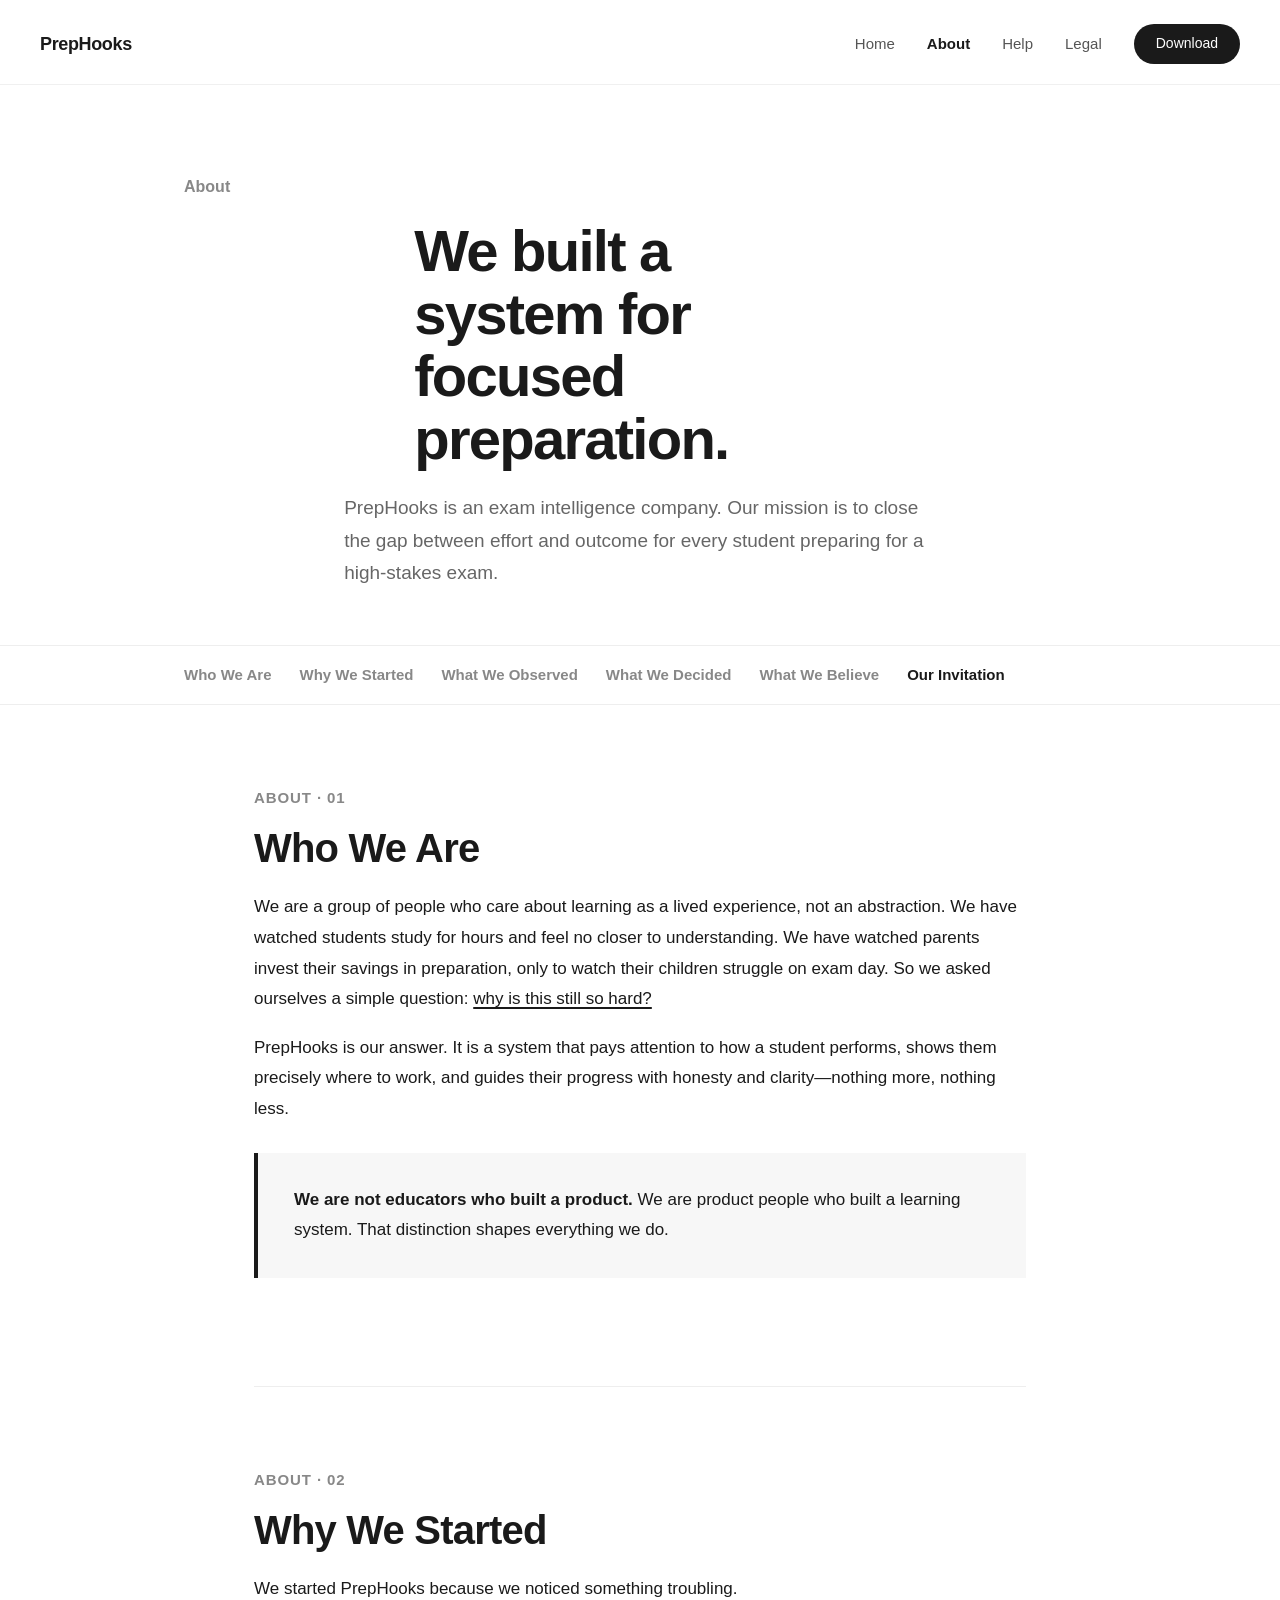
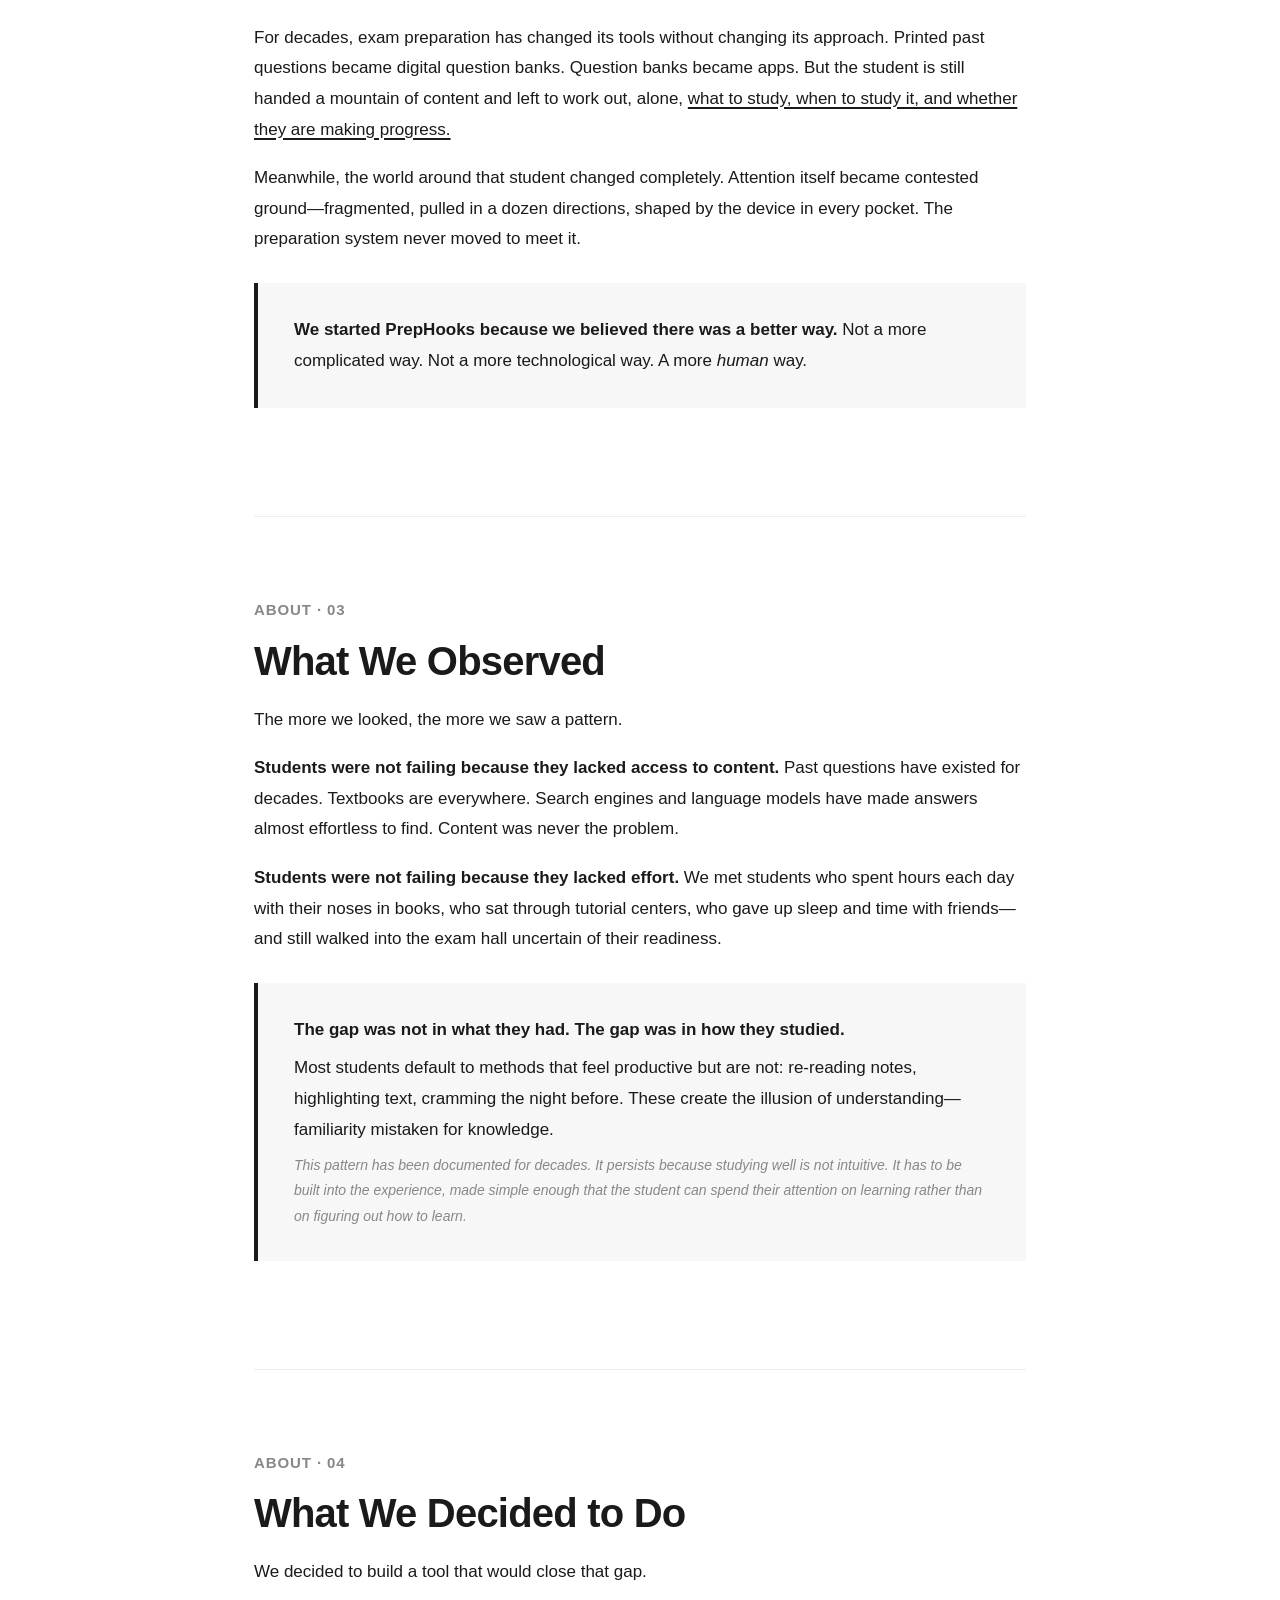
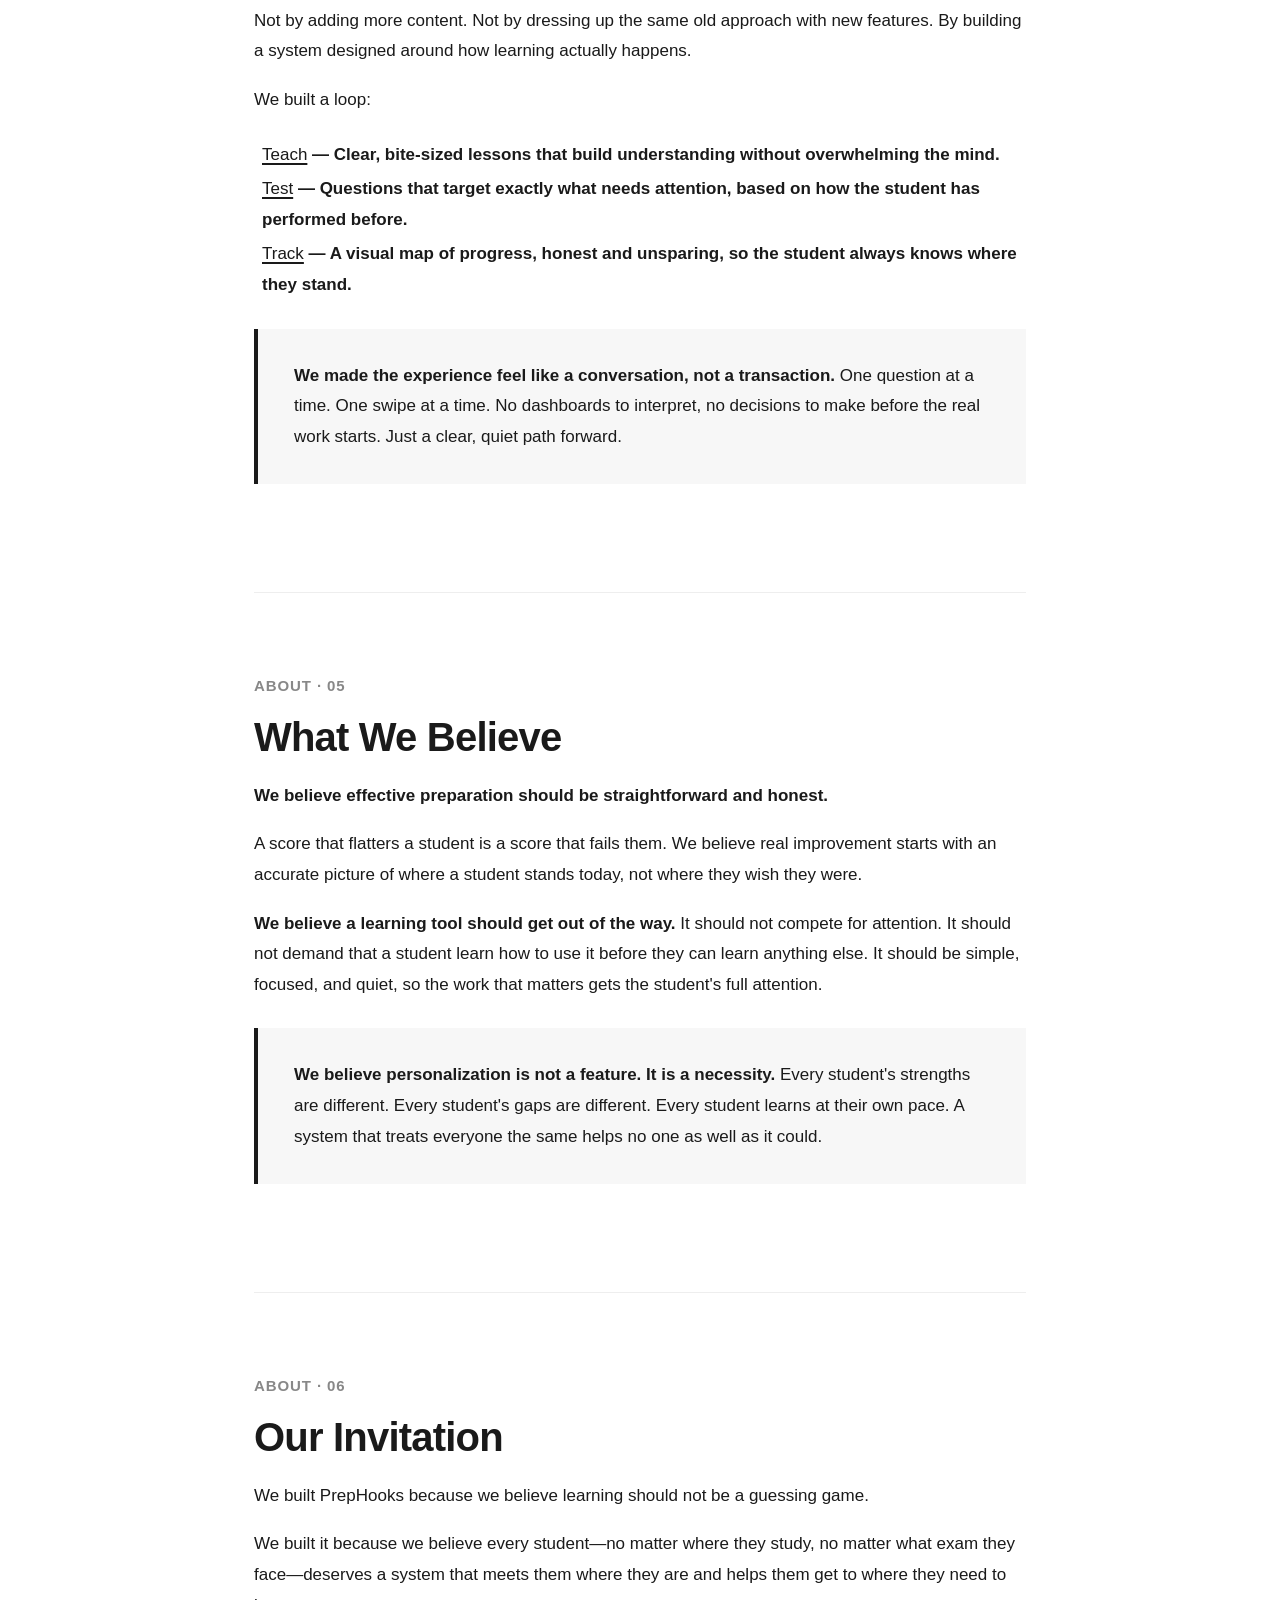
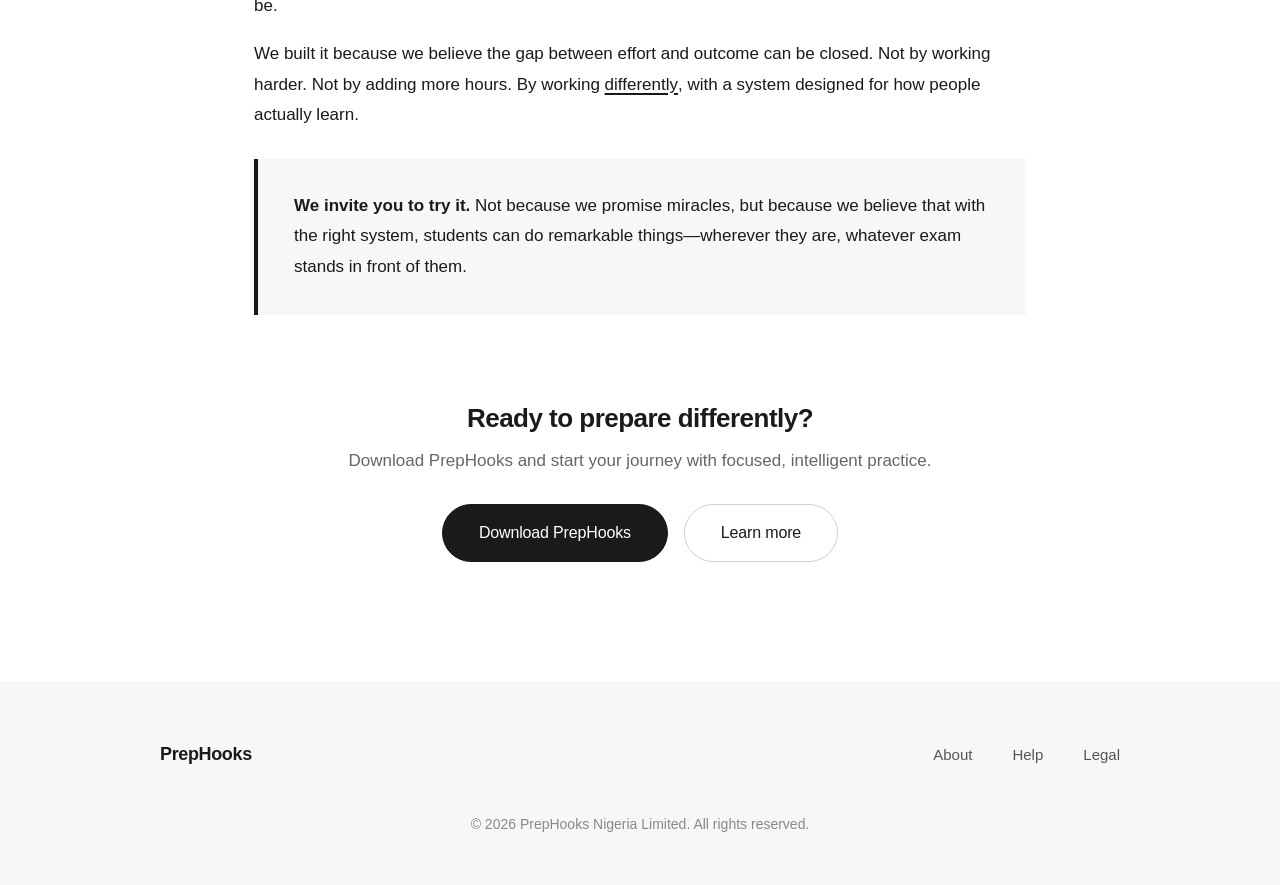
==== commit 9c58333b: "Add download.html: direct APK/iOS download page; wire nav + fix dead Play Store CTAs" ====
--- a/about.html
+++ b/about.html
@@ -219,6 +219,7 @@
                 <a href="about.html" class="active">About</a>
                 <a href="help.html">Help</a>
                 <a href="legal.html">Legal</a>
+                <a href="download.html" class="nav-cta">Download</a>
             </nav>
             <button class="nav-toggle" id="navToggle" aria-label="Toggle menu">
                 <span></span>
--- a/style.css
+++ b/style.css
@@ -180,6 +180,38 @@
     padding: 88px 24px 56px;
 }
 
+/* Full-bleed image band: escapes the centered container and runs to both
+   viewport edges, but capped at 1280px so it never stretches into a thin
+   panorama on very wide landscape screens. */
+.fullbleed {
+    position: relative;
+    left: 50%;
+    transform: translateX(-50%);
+    width: 100vw;
+    max-width: 1280px;
+    margin: 56px auto 0;
+}
+.fullbleed .hero-media {
+    display: block;
+    width: 100%;
+    height: clamp(280px, 38vw, 460px);
+    object-fit: cover;
+    background: linear-gradient(135deg, #e9edf2 0%, #d7dde6 55%, #c9cfd9 100%);
+}
+
+/* Contained editorial image (used in interior two-column sections) */
+.media-card {
+    border-radius: 2.5px;
+    overflow: hidden;
+    background: linear-gradient(135deg, #e9edf2 0%, #d7dde6 55%, #c9cfd9 100%);
+}
+.media-card img {
+    display: block;
+    width: 100%;
+    height: 100%;
+    object-fit: cover;
+}
+
 .hero .eyebrow {
     font-size: 16px;
     font-weight: 600;
@@ -193,10 +225,11 @@
     letter-spacing: -0.03em;
     line-height: 1.08;
     max-width: 14ch;
+    margin: 0 auto; /* center the constrained headline block */
 }
 
 .hero p {
-    margin-top: 22px;
+    margin: 22px auto 0;
     max-width: 56ch;
     font-size: 19px;
     color: #666666;
@@ -282,6 +315,146 @@
     color: #4b4b4b;
     max-width: 34em;
     margin-bottom: 0;
+}
+
+/* ===== Imagery components (editorial, single-grade) ===== */
+
+/* Two-column split (text + image / phone) */
+.block .inner.split {
+    max-width: 960px;
+    display: grid;
+    grid-template-columns: 1fr 1fr;
+    gap: 48px;
+    align-items: center;
+    text-align: left;
+}
+.block .inner.split.reverse {
+    grid-template-columns: 1fr 1fr;
+}
+.block .inner.split .split-text h2,
+.block .inner.split .split-text p {
+    text-align: left;
+    margin-left: 0;
+}
+.block .inner.split.reverse .split-text {
+    order: 2;
+}
+.block .inner.split.reverse .phone-mock {
+    order: 1;
+}
+
+/* Photo placeholder fills the media card */
+.media-card-img {
+    display: block;
+    width: 100%;
+    height: 100%;
+    min-height: 320px;
+    object-fit: cover;
+    background: linear-gradient(135deg, #e9edf2 0%, #d7dde6 55%, #c9cfd9 100%);
+}
+.block .inner.split .media-card {
+    height: 360px;
+}
+
+/* How-it-works 3 chips */
+.chips {
+    display: grid;
+    grid-template-columns: repeat(3, 1fr);
+    gap: 24px;
+    margin-top: 44px;
+}
+.chip {
+    text-align: center;
+}
+.chip .media-card {
+    height: 150px;
+    margin-bottom: 14px;
+}
+.chip-img {
+    display: block;
+    width: 100%;
+    height: 100%;
+    object-fit: cover;
+    background: linear-gradient(135deg, #e9edf2 0%, #d7dde6 55%, #c9cfd9 100%);
+}
+.chip b {
+    display: block;
+    font-weight: 700;
+    font-size: 18px;
+    letter-spacing: -0.01em;
+    margin-bottom: 4px;
+}
+.chip small {
+    color: #6b6b6b;
+    font-size: 14px;
+    line-height: 1.4;
+}
+
+/* Phone mockup (app dashboard / store) */
+.phone-mock {
+    width: 240px;
+    height: 480px;
+    border: 10px solid #1a1a1a;
+    border-radius: 36px;
+    margin: 8px auto 0;
+    background: linear-gradient(160deg, #f3f5f8 0%, #e3e8ef 100%);
+    position: relative;
+    overflow: hidden;
+    display: flex;
+    align-items: center;
+    justify-content: center;
+}
+.phone-notch {
+    position: absolute;
+    top: 0;
+    left: 50%;
+    transform: translateX(-50%);
+    width: 90px;
+    height: 18px;
+    background: #1a1a1a;
+    border-radius: 0 0 14px 14px;
+}
+.phone-ui {
+    position: absolute;
+    top: 42%;
+    left: 20%;
+    width: 60%;
+    height: 6px;
+    background: #FF203B;
+    border-radius: 4px;
+    box-shadow: 0 16px 0 #cdd4de, 0 32px 0 #cdd4de;
+}
+.phone-label {
+    position: relative;
+    z-index: 2;
+    font-size: 11px;
+    letter-spacing: 0.06em;
+    text-transform: uppercase;
+    color: #9aa3b0;
+    text-align: center;
+    padding: 0 12px;
+}
+
+/* Responsive: stack splits and chips on mobile */
+@media (max-width: 760px) {
+    .block .inner.split,
+    .block .inner.split.reverse {
+        grid-template-columns: 1fr;
+        gap: 28px;
+        text-align: center;
+    }
+    .block .inner.split .split-text h2,
+    .block .inner.split .split-text p {
+        text-align: center;
+    }
+    .block .inner.split.reverse .split-text,
+    .block .inner.split.reverse .phone-mock {
+        order: initial;
+    }
+    .chips {
+        grid-template-columns: 1fr;
+        gap: 28px;
+    }
 }
 
 /* --- Download CTA --- */
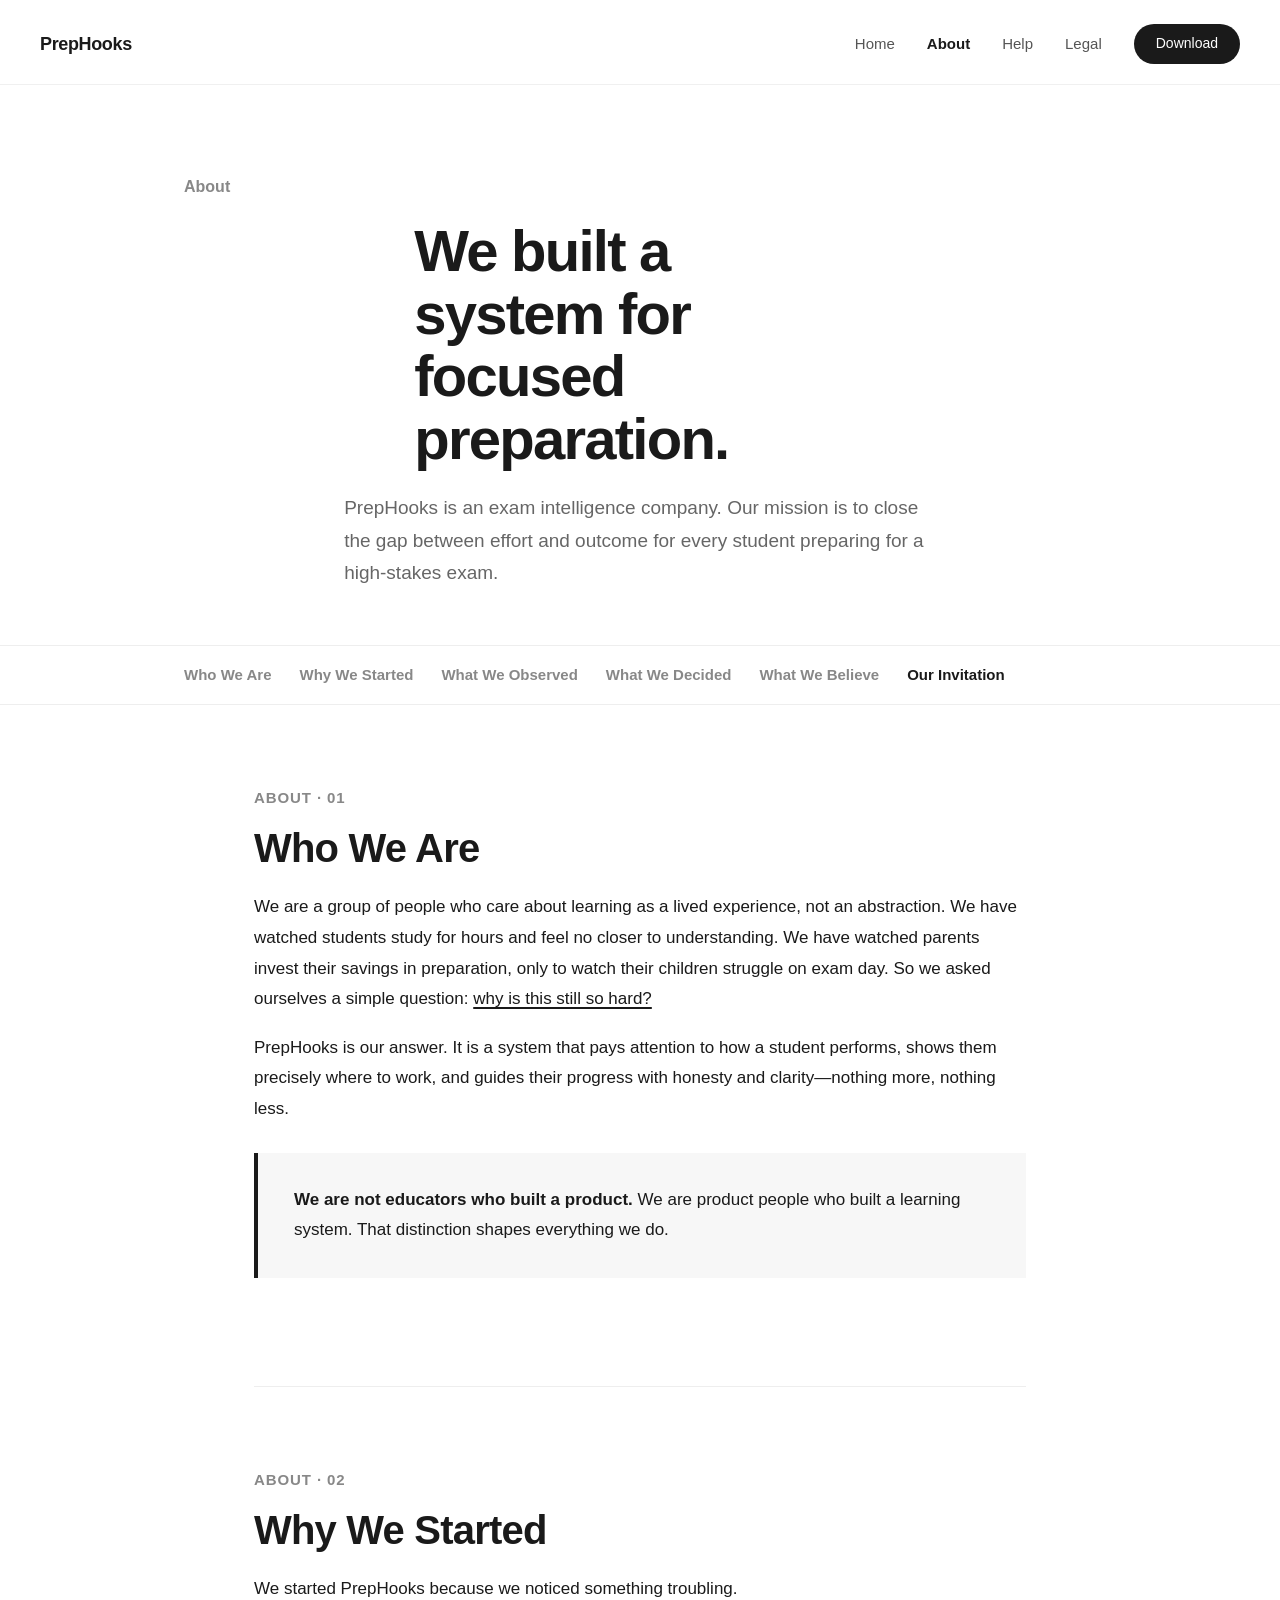
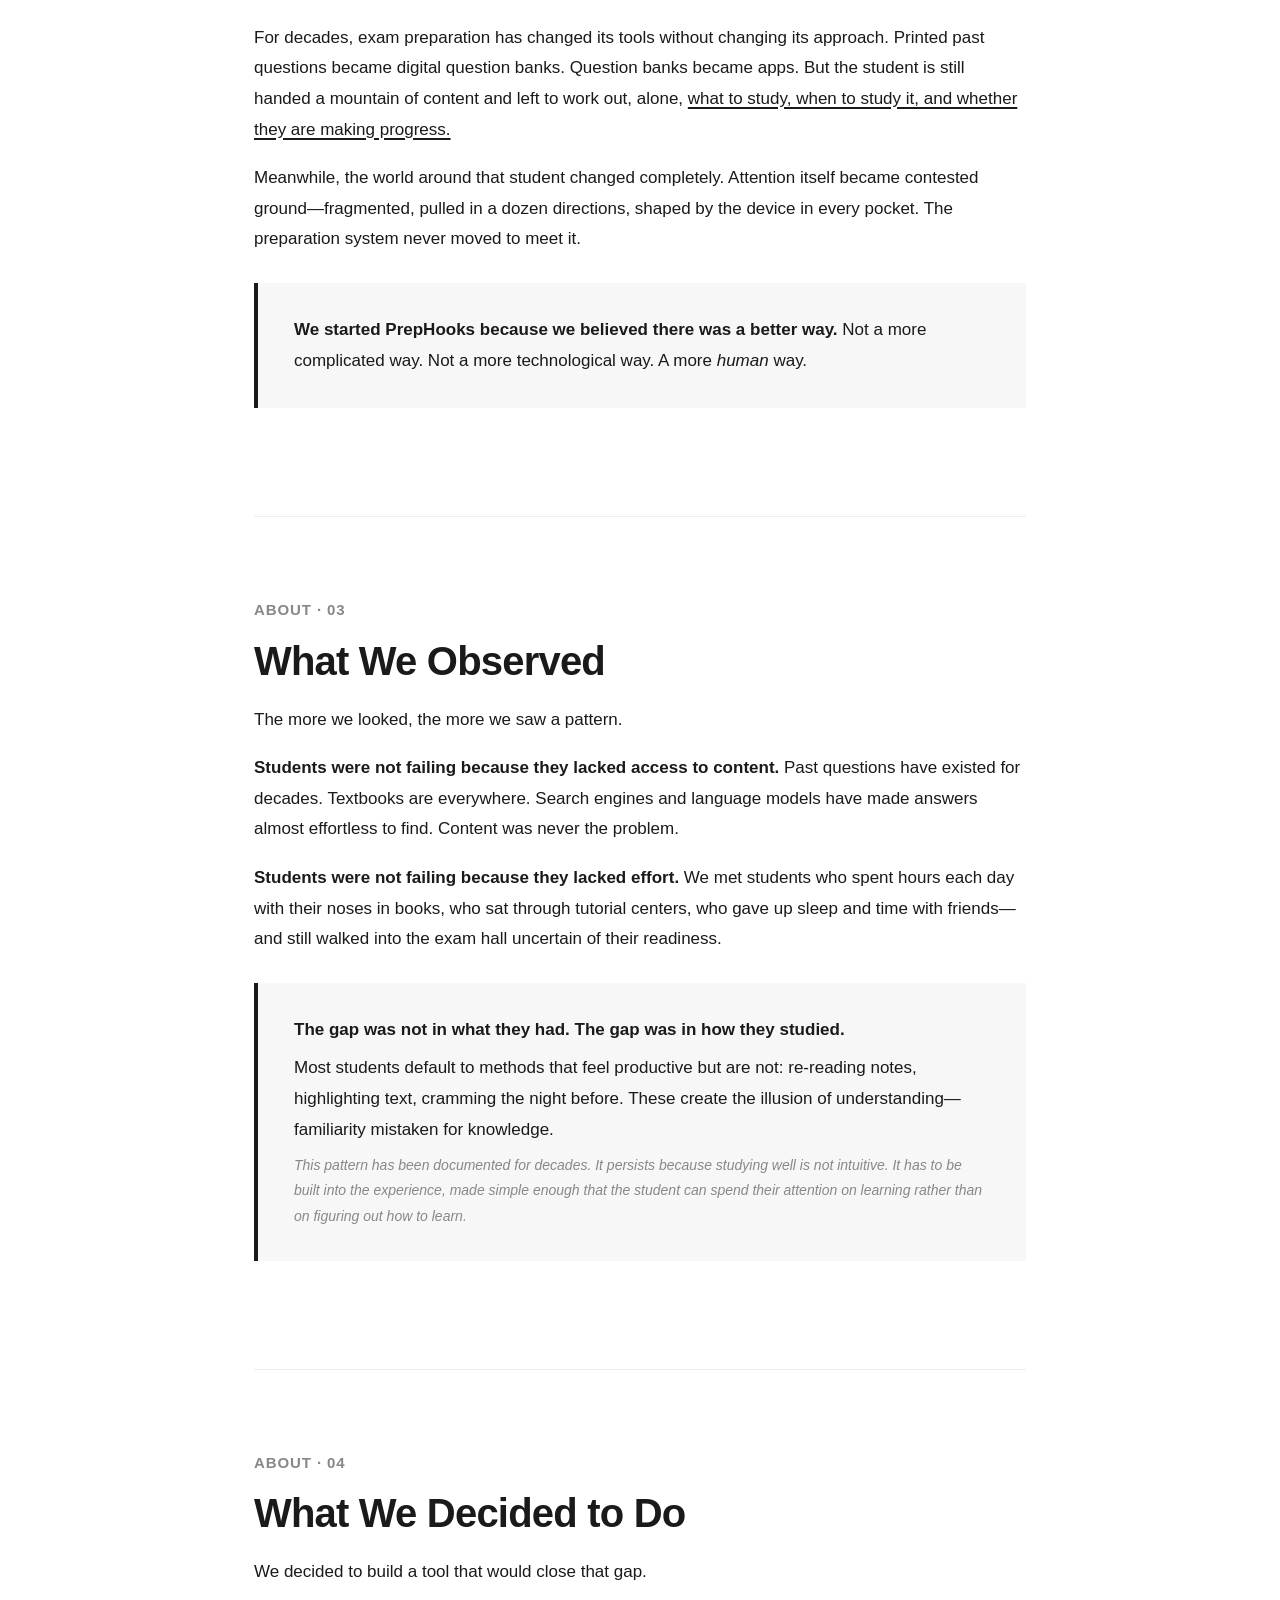
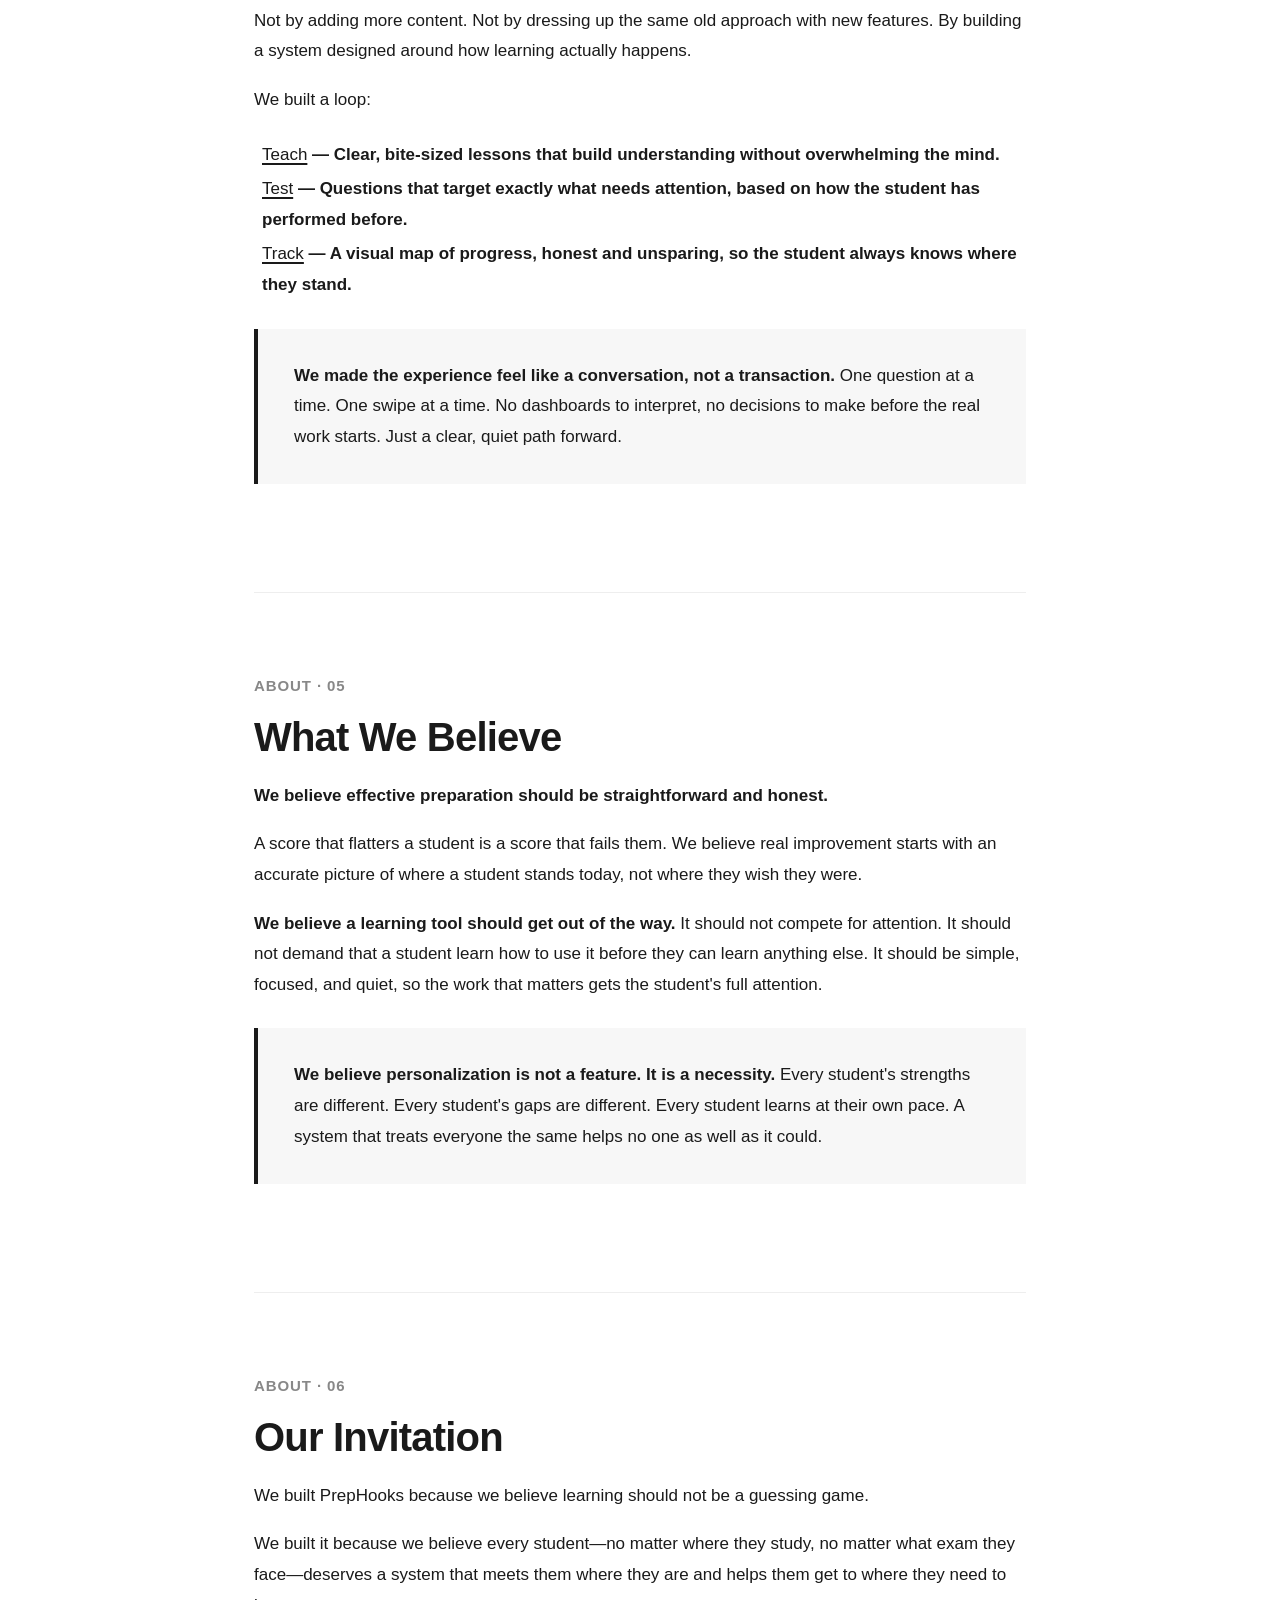
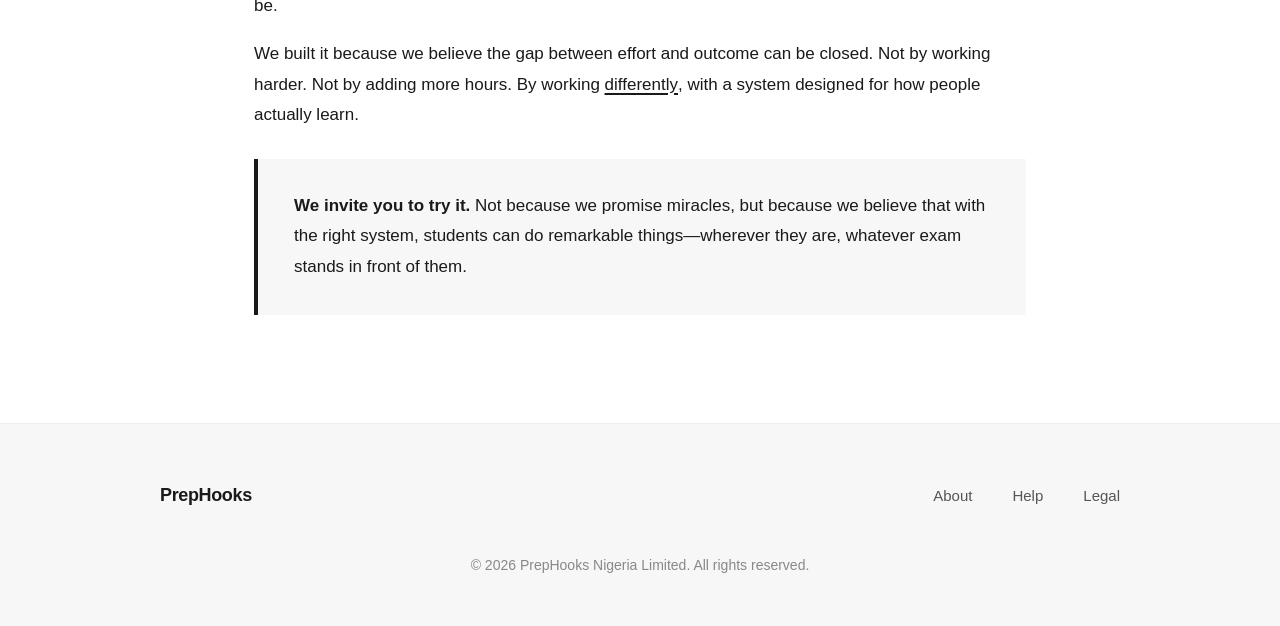
==== commit 2a6a610f: "Content tweaks: trim CTAs, de-link emails, remove placeholders, tighten download page" ====
--- a/about.html
+++ b/about.html
@@ -5,6 +5,17 @@
     <meta name="viewport" content="width=device-width, initial-scale=1.0" />
     <title>About — PrepHooks</title>
     <link rel="stylesheet" href="style.css" />
+    <script>
+        (function () {
+            try {
+                var params = new URLSearchParams(window.location.search);
+                var origin = params.get('origin');
+                if (origin && origin.toLowerCase() === 'app') {
+                    document.documentElement.classList.add('embed-mode');
+                }
+            } catch (e) {}
+        })();
+    </script>
     <style>
         /* ----- Hero ----- */
         .hero {
@@ -363,16 +374,6 @@
             <div class="gray-card">
                 <p><span class="point">We invite you to try it.</span> Not because we promise miracles, but because we believe that with the right system, students can do remarkable things—wherever they are, whatever exam stands in front of them.</p>
             </div>
-
-            <!-- Call to Action -->
-            <div class="cta-section">
-                <h3>Ready to prepare differently?</h3>
-                <p>Download PrepHooks and start your journey with focused, intelligent practice.</p>
-                <div class="btn-group">
-                    <a href="#" class="btn btn-primary">Download PrepHooks</a>
-                    <a href="help.html" class="btn btn-outline">Learn more</a>
-                </div>
-            </div>
         </section>
 
     </div> <!-- /wrap -->
--- a/style.css
+++ b/style.css
@@ -793,6 +793,15 @@
     width: 100%;
     margin-top: 20px;
     text-align: center;
+}
+
+/* ---------- Embedded / in-app mode ----------
+   When the page is opened from inside the PrepHooks app (?origin=app),
+   the global header (app bar) and footer are hidden so the content
+   fills the native webview. */
+html.embed-mode header,
+html.embed-mode footer {
+    display: none !important;
 }
 
 /* ---------- Responsive ---------- */
